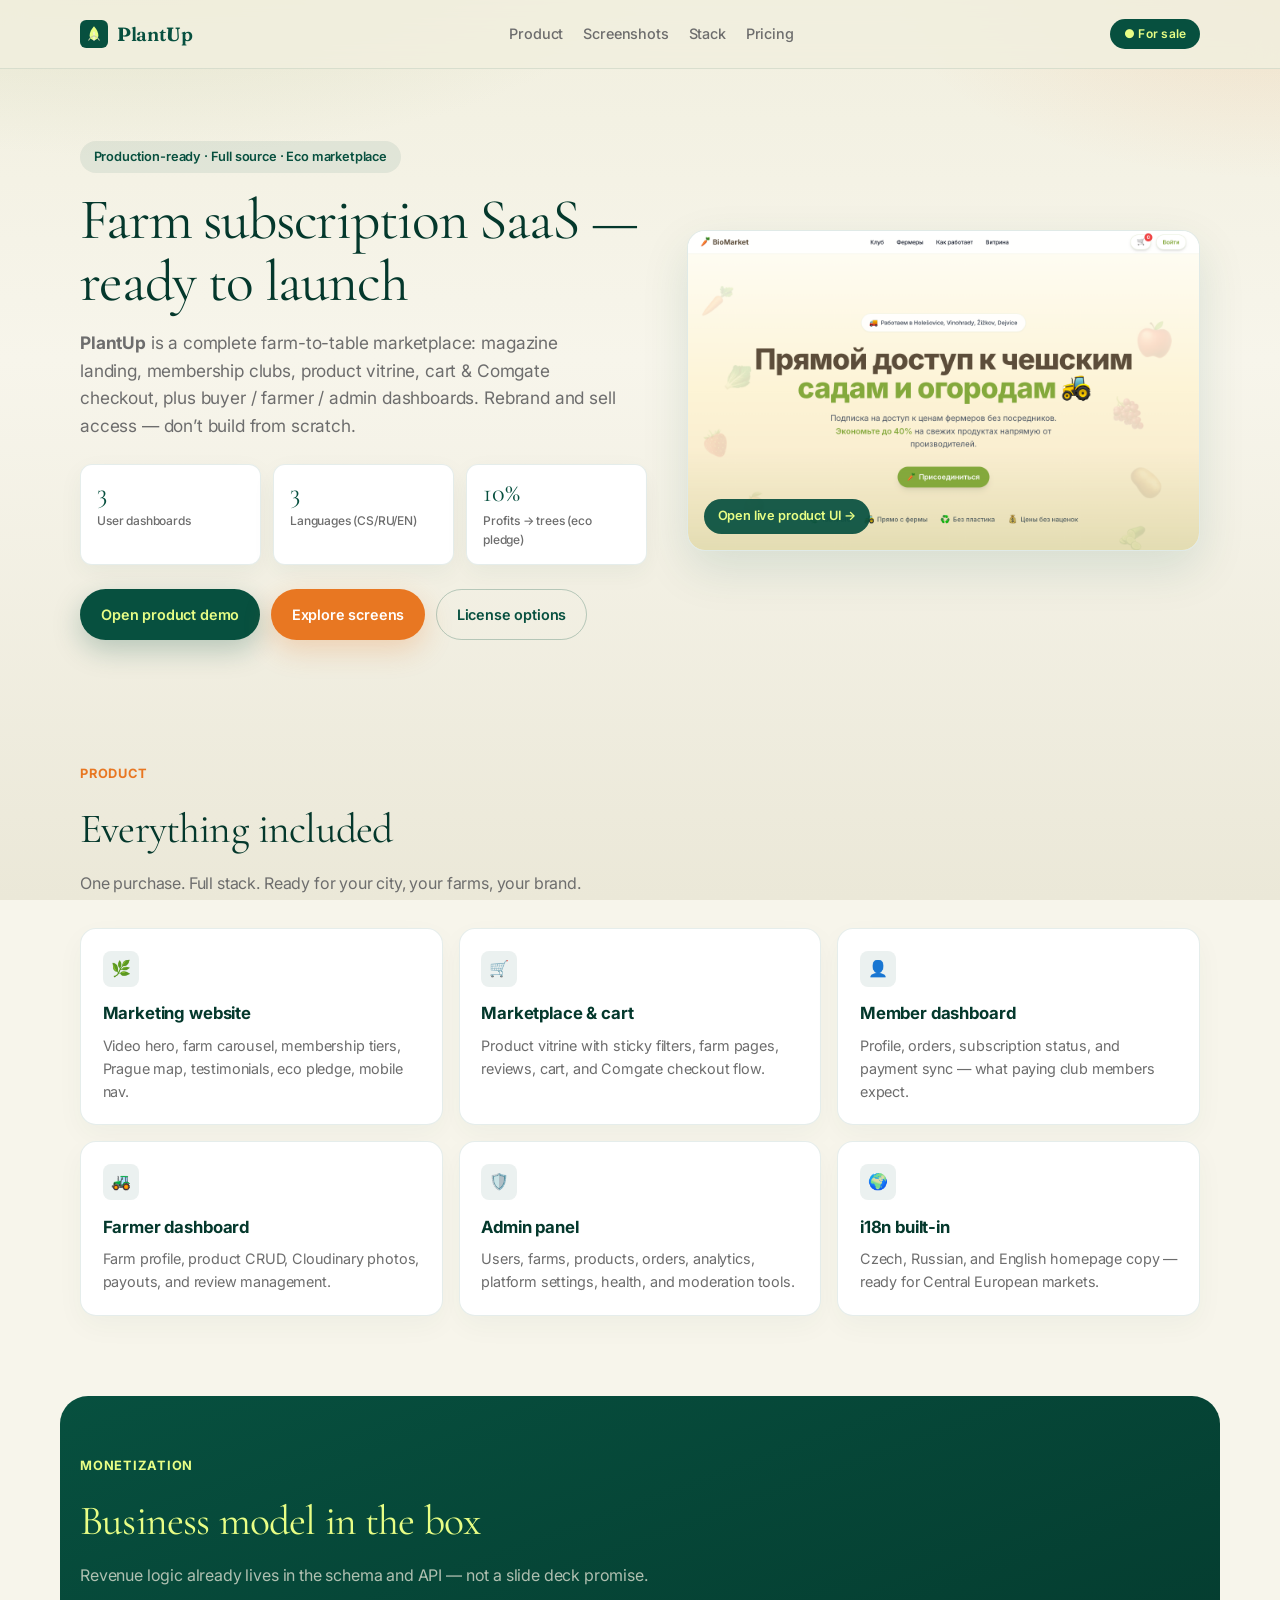
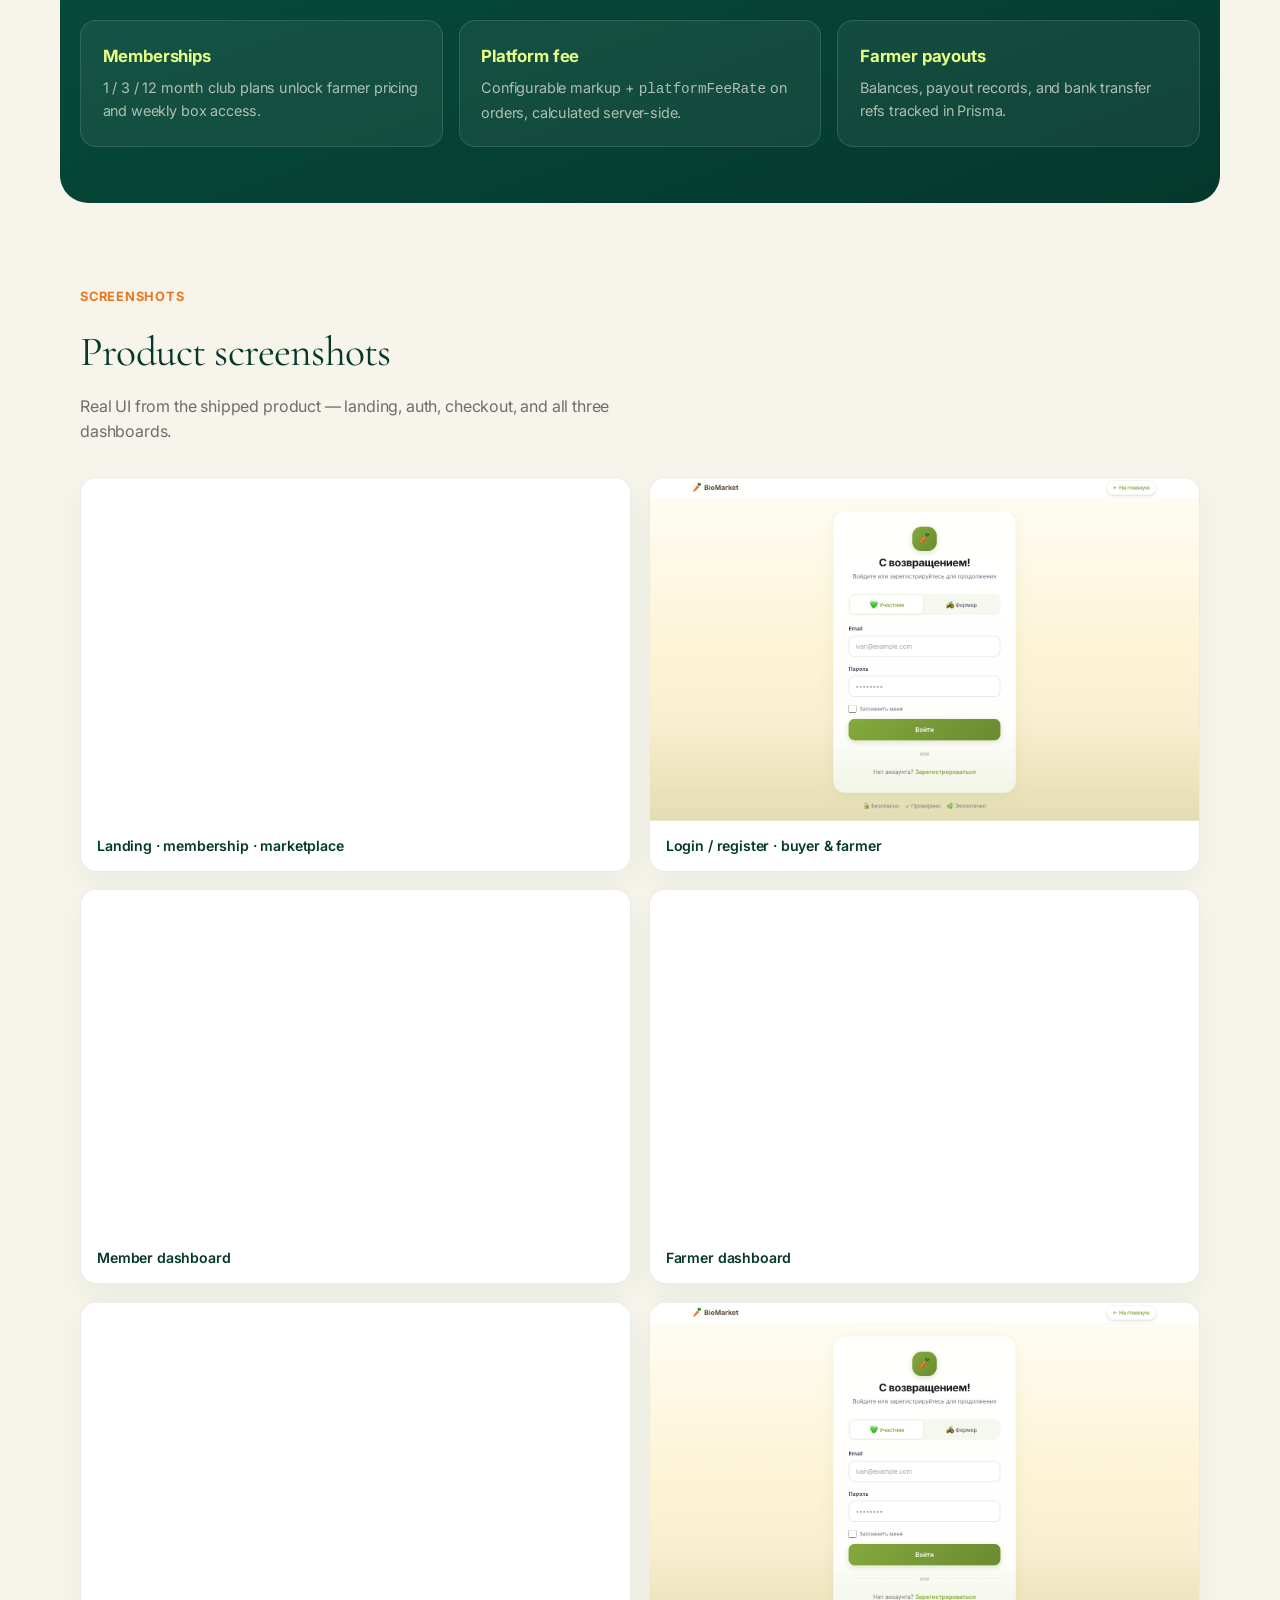
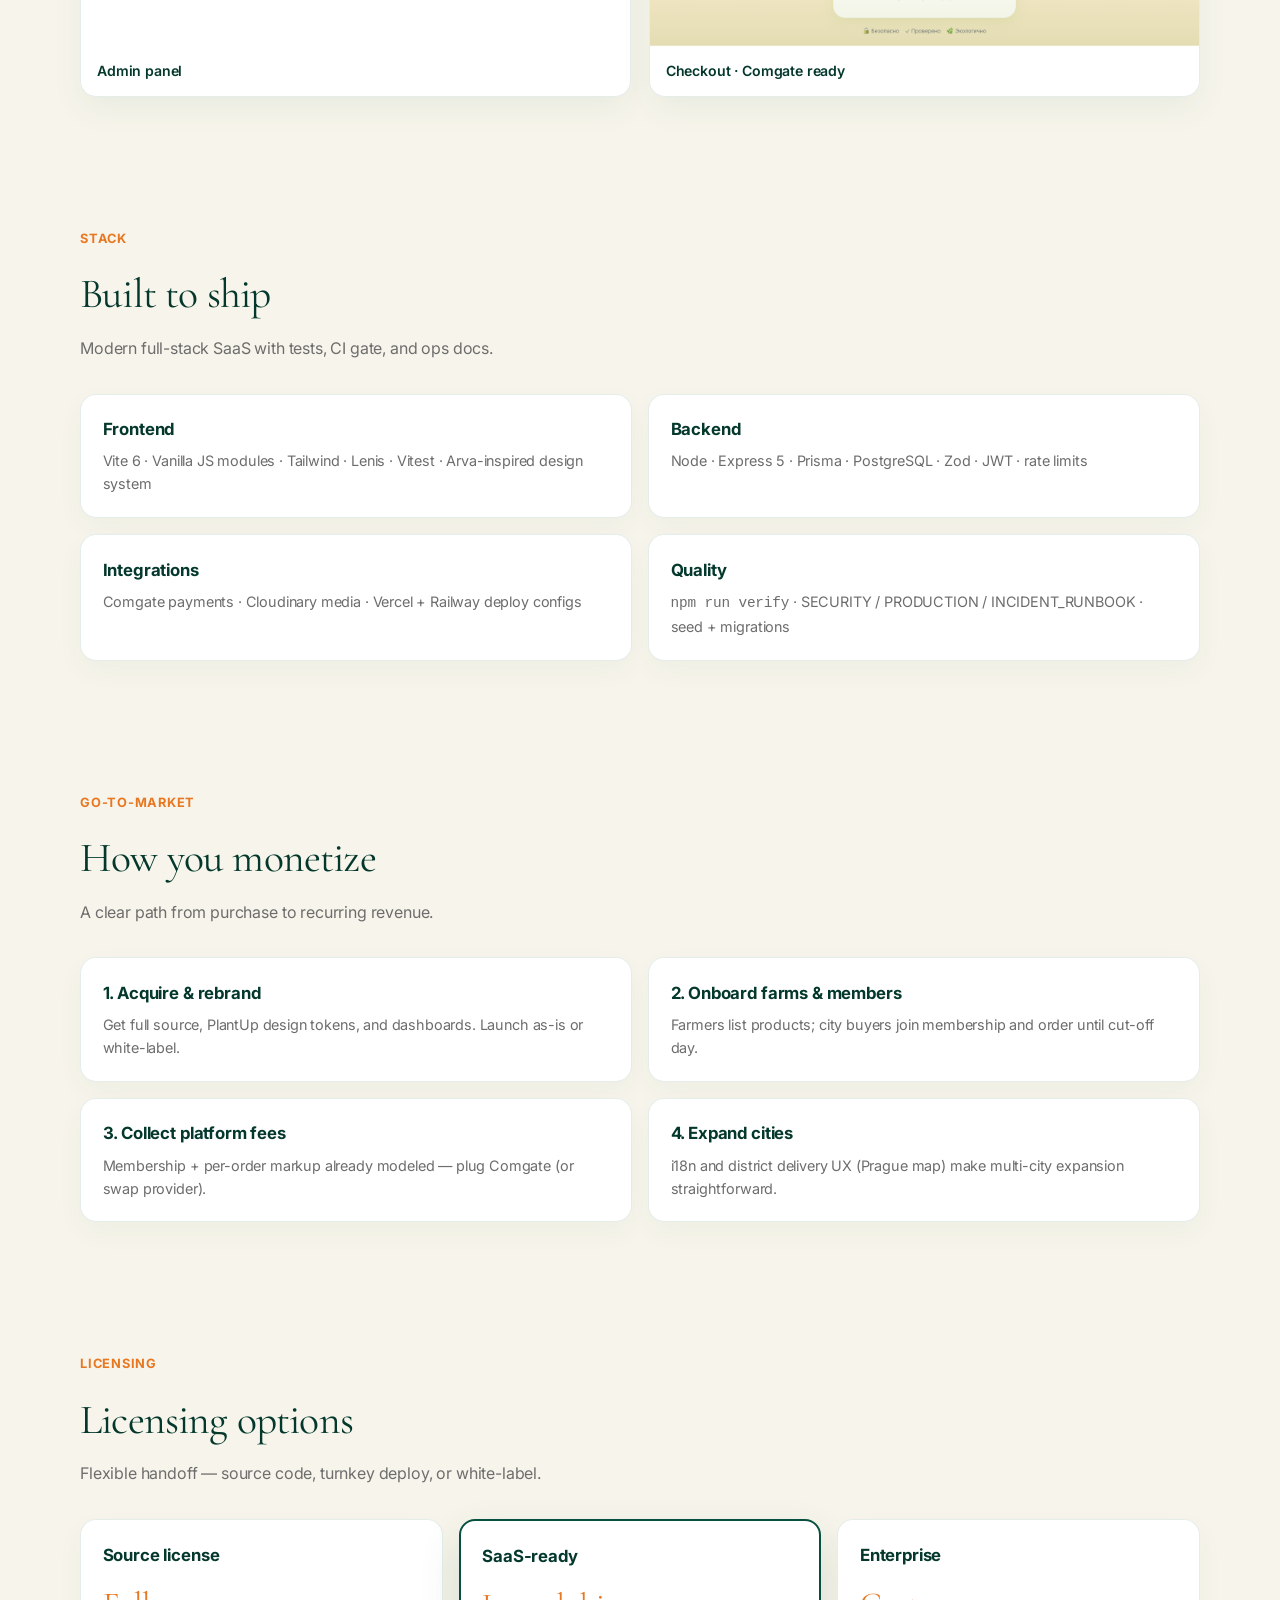
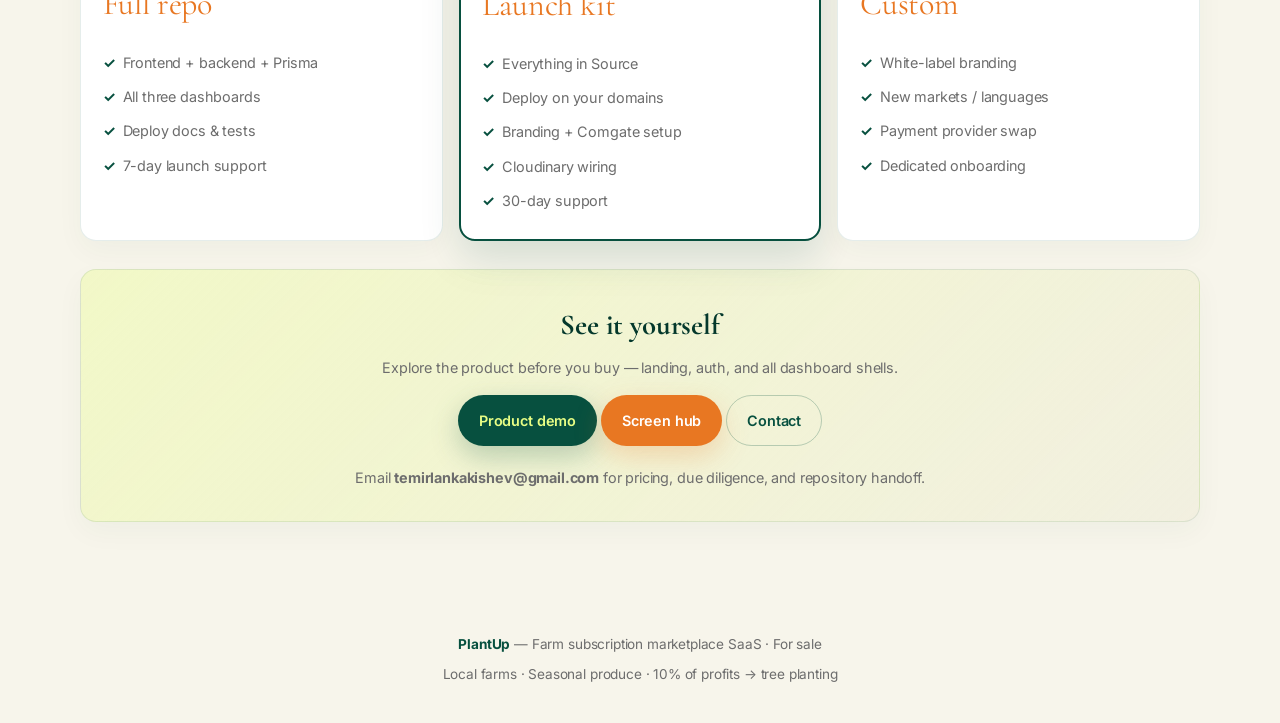
==== index.html @ e72aa921 "checkpoint before checking out main" ====
<!DOCTYPE html>
<html lang="en">
<head>
  <meta charset="UTF-8" />
  <meta name="viewport" content="width=device-width, initial-scale=1.0" />
  <title>PlantUp — Farm Subscription Marketplace SaaS (For Sale)</title>
  <meta name="description" content="Buy PlantUp: turnkey farm-to-table subscription marketplace. Landing, member/farmer/admin dashboards, Comgate payments, i18n CS/RU/EN. Full-stack source ready to launch." />
  <link rel="icon" href="assets/plantup.svg" type="image/svg+xml" />
  <link rel="preconnect" href="https://fonts.googleapis.com" />
  <link rel="preconnect" href="https://fonts.gstatic.com" crossorigin />
  <link href="https://fonts.googleapis.com/css2?family=Cormorant+Garamond:wght@400;500;600&family=Fraunces:opsz,wght@9..144,500;9..144,600;9..144,700&family=Inter:wght@400;500;600&display=swap" rel="stylesheet" />
  <link rel="stylesheet" href="assets/css/style.css" />
</head>
<body>
  <nav id="deck-nav">
    <div class="container nav-inner">
      <a class="logo" href="./">
        <img src="assets/plantup.svg" alt="" width="28" height="28" />
        <span><span class="cap">P</span>lant<span class="cap">U</span>p</span>
      </a>
      <div class="nav-links">
        <a class="nav-link" href="#product">Product</a>
        <a class="nav-link" href="#screenshots">Screenshots</a>
        <a class="nav-link" href="#stack">Stack</a>
        <a class="nav-link" href="#pricing">Pricing</a>
      </div>
      <span class="badge-sale">● For sale</span>
    </div>
  </nav>

  <header class="hero">
    <div class="container hero-grid">
      <div>
        <span class="hero-kicker hero-enter" style="--d:0">Production-ready · Full source · Eco marketplace</span>
        <h1 class="hero-enter" style="--d:1">Farm subscription SaaS — ready to launch</h1>
        <p class="lead hero-enter" style="--d:2">
          <strong>PlantUp</strong> is a complete farm-to-table marketplace:
          magazine landing, membership clubs, product vitrine, cart &amp; Comgate checkout,
          plus buyer / farmer / admin dashboards. Rebrand and sell access — don’t build from scratch.
        </p>
        <div class="hero-stats hero-enter" style="--d:3">
          <div class="stat"><div class="val" data-count-up="3" data-count-immediate="true">3</div><div class="lbl">User dashboards</div></div>
          <div class="stat"><div class="val" data-count-up="3" data-count-immediate="true">3</div><div class="lbl">Languages (CS/RU/EN)</div></div>
          <div class="stat"><div class="val">10%</div><div class="lbl">Profits → trees (eco pledge)</div></div>
        </div>
        <div class="cta-row hero-enter" style="--d:4">
          <a class="btn btn-primary" href="app/">Open product demo</a>
          <a class="btn btn-secondary" href="demo/">Explore screens</a>
          <a class="btn btn-ghost" href="#pricing">License options</a>
        </div>
      </div>
      <div class="hero-enter" style="--d:3">
        <a class="preview-card" href="app/">
          <img src="assets/screenshots/hero-banner.png" alt="PlantUp homepage preview" />
          <span class="preview-cta">Open live product UI →</span>
        </a>
      </div>
    </div>
  </header>

  <section id="product">
    <div class="container">
      <div data-reveal>
        <p class="tag-badge">Product</p>
        <h2 class="section-title">Everything included</h2>
        <p class="section-sub">One purchase. Full stack. Ready for your city, your farms, your brand.</p>
      </div>
      <div class="grid-3" data-stagger>
        <div class="card stagger-item">
          <div class="icon">🌿</div>
          <h3>Marketing website</h3>
          <p>Video hero, farm carousel, membership tiers, Prague map, testimonials, eco pledge, mobile nav.</p>
        </div>
        <div class="card stagger-item">
          <div class="icon">🛒</div>
          <h3>Marketplace & cart</h3>
          <p>Product vitrine with sticky filters, farm pages, reviews, cart, and Comgate checkout flow.</p>
        </div>
        <div class="card stagger-item">
          <div class="icon">👤</div>
          <h3>Member dashboard</h3>
          <p>Profile, orders, subscription status, and payment sync — what paying club members expect.</p>
        </div>
        <div class="card stagger-item">
          <div class="icon">🚜</div>
          <h3>Farmer dashboard</h3>
          <p>Farm profile, product CRUD, Cloudinary photos, payouts, and review management.</p>
        </div>
        <div class="card stagger-item">
          <div class="icon">🛡️</div>
          <h3>Admin panel</h3>
          <p>Users, farms, products, orders, analytics, platform settings, health, and moderation tools.</p>
        </div>
        <div class="card stagger-item">
          <div class="icon">🌍</div>
          <h3>i18n built-in</h3>
          <p>Czech, Russian, and English homepage copy — ready for Central European markets.</p>
        </div>
      </div>
    </div>
  </section>

  <div class="band-forest">
    <section id="model" style="padding:0">
      <div class="container">
        <div data-reveal>
          <p class="tag-badge">Monetization</p>
          <h2 class="section-title">Business model in the box</h2>
          <p class="section-sub">Revenue logic already lives in the schema and API — not a slide deck promise.</p>
        </div>
        <div class="grid-3" data-stagger>
          <div class="card stagger-item">
            <h3>Memberships</h3>
            <p>1 / 3 / 12 month club plans unlock farmer pricing and weekly box access.</p>
          </div>
          <div class="card stagger-item">
            <h3>Platform fee</h3>
            <p>Configurable markup + <code>platformFeeRate</code> on orders, calculated server-side.</p>
          </div>
          <div class="card stagger-item">
            <h3>Farmer payouts</h3>
            <p>Balances, payout records, and bank transfer refs tracked in Prisma.</p>
          </div>
        </div>
      </div>
    </section>
  </div>

  <section id="screenshots">
    <div class="container">
      <div data-reveal>
        <p class="tag-badge">Screenshots</p>
        <h2 class="section-title">Product screenshots</h2>
        <p class="section-sub">Real UI from the shipped product — landing, auth, checkout, and all three dashboards.</p>
      </div>
      <div class="shot-grid" data-stagger>
        <figure class="shot-card stagger-item">
          <a href="app/"><img src="assets/screenshots/01-homepage.png" alt="Homepage" loading="lazy" /></a>
          <figcaption>Landing · membership · marketplace</figcaption>
        </figure>
        <figure class="shot-card stagger-item">
          <a href="app/register.html"><img src="assets/screenshots/02-register.png" alt="Auth" loading="lazy" /></a>
          <figcaption>Login / register · buyer &amp; farmer</figcaption>
        </figure>
        <figure class="shot-card stagger-item">
          <a href="app/member-dashboard.html"><img src="assets/screenshots/03-member-dashboard.png" alt="Member" loading="lazy" /></a>
          <figcaption>Member dashboard</figcaption>
        </figure>
        <figure class="shot-card stagger-item">
          <a href="app/farmer-dashboard.html"><img src="assets/screenshots/04-farmer-dashboard.png" alt="Farmer" loading="lazy" /></a>
          <figcaption>Farmer dashboard</figcaption>
        </figure>
        <figure class="shot-card stagger-item">
          <a href="app/admin-dashboard.html"><img src="assets/screenshots/05-admin-dashboard.png" alt="Admin" loading="lazy" /></a>
          <figcaption>Admin panel</figcaption>
        </figure>
        <figure class="shot-card stagger-item">
          <a href="app/checkout.html"><img src="assets/screenshots/06-checkout.png" alt="Checkout" loading="lazy" /></a>
          <figcaption>Checkout · Comgate ready</figcaption>
        </figure>
      </div>
    </div>
  </section>

  <section id="stack">
    <div class="container">
      <div data-reveal>
        <p class="tag-badge">Stack</p>
        <h2 class="section-title">Built to ship</h2>
        <p class="section-sub">Modern full-stack SaaS with tests, CI gate, and ops docs.</p>
      </div>
      <div class="grid-2" data-stagger>
        <div class="card stagger-item">
          <h3>Frontend</h3>
          <p>Vite 6 · Vanilla JS modules · Tailwind · Lenis · Vitest · Arva-inspired design system</p>
        </div>
        <div class="card stagger-item">
          <h3>Backend</h3>
          <p>Node · Express 5 · Prisma · PostgreSQL · Zod · JWT · rate limits</p>
        </div>
        <div class="card stagger-item">
          <h3>Integrations</h3>
          <p>Comgate payments · Cloudinary media · Vercel + Railway deploy configs</p>
        </div>
        <div class="card stagger-item">
          <h3>Quality</h3>
          <p><code>npm run verify</code> · SECURITY / PRODUCTION / INCIDENT_RUNBOOK · seed + migrations</p>
        </div>
      </div>
    </div>
  </section>

  <section id="how">
    <div class="container">
      <div data-reveal>
        <p class="tag-badge">Go-to-market</p>
        <h2 class="section-title">How you monetize</h2>
        <p class="section-sub">A clear path from purchase to recurring revenue.</p>
      </div>
      <div class="grid-2" data-stagger>
        <div class="card stagger-item">
          <h3>1. Acquire &amp; rebrand</h3>
          <p>Get full source, PlantUp design tokens, and dashboards. Launch as-is or white-label.</p>
        </div>
        <div class="card stagger-item">
          <h3>2. Onboard farms &amp; members</h3>
          <p>Farmers list products; city buyers join membership and order until cut-off day.</p>
        </div>
        <div class="card stagger-item">
          <h3>3. Collect platform fees</h3>
          <p>Membership + per-order markup already modeled — plug Comgate (or swap provider).</p>
        </div>
        <div class="card stagger-item">
          <h3>4. Expand cities</h3>
          <p>i18n and district delivery UX (Prague map) make multi-city expansion straightforward.</p>
        </div>
      </div>
    </div>
  </section>

  <section id="pricing" class="pricing">
    <div class="container">
      <div data-reveal>
        <p class="tag-badge">Licensing</p>
        <h2 class="section-title">Licensing options</h2>
        <p class="section-sub">Flexible handoff — source code, turnkey deploy, or white-label.</p>
      </div>
      <div class="grid-3" data-stagger>
        <div class="card price-card stagger-item">
          <h3>Source license</h3>
          <div class="price">Full repo</div>
          <ul>
            <li>Frontend + backend + Prisma</li>
            <li>All three dashboards</li>
            <li>Deploy docs &amp; tests</li>
            <li>7-day launch support</li>
          </ul>
        </div>
        <div class="card price-card featured stagger-item">
          <h3>SaaS-ready</h3>
          <div class="price">Launch kit</div>
          <ul>
            <li>Everything in Source</li>
            <li>Deploy on your domains</li>
            <li>Branding + Comgate setup</li>
            <li>Cloudinary wiring</li>
            <li>30-day support</li>
          </ul>
        </div>
        <div class="card price-card stagger-item">
          <h3>Enterprise</h3>
          <div class="price">Custom</div>
          <ul>
            <li>White-label branding</li>
            <li>New markets / languages</li>
            <li>Payment provider swap</li>
            <li>Dedicated onboarding</li>
          </ul>
        </div>
      </div>

      <div class="card cta-card" data-reveal>
        <h3>See it yourself</h3>
        <p>Explore the product before you buy — landing, auth, and all dashboard shells.</p>
        <p style="margin-top:16px">
          <a class="btn btn-primary" href="app/">Product demo</a>
          <a class="btn btn-secondary" href="demo/">Screen hub</a>
          <a class="btn btn-ghost" href="mailto:temirlankakishev@gmail.com">Contact</a>
        </p>
        <p class="muted" style="margin-top:20px">Email <strong>temirlankakishev@gmail.com</strong> for pricing, due diligence, and repository handoff.</p>
      </div>
    </div>
  </section>

  <footer>
    <div class="container">
      <p><strong>PlantUp</strong> — Farm subscription marketplace SaaS · For sale</p>
      <p style="margin-top:0.5rem">Local farms · Seasonal produce · 10% of profits → tree planting</p>
    </div>
  </footer>

  <script src="assets/js/deck.js"></script>
</body>
</html>
---- assets/css/style.css ----
/* PlantUp — SaaS sales deck */

:root {
  --forest: #07503f;
  --forest-deep: #04382c;
  --bone: #f1efdf;
  --bone-soft: #f7f5eb;
  --carrot: #e87722;
  --lime: #e8fe85;
  --moss: #c3cda7;
  --charcoal: #212529;
  --pewter: #6d6d6d;
  --white: #ffffff;
  --radius: 12px;
  --shadow: 0 18px 48px rgba(7, 80, 63, 0.12);
  --font: "Inter", ui-sans-serif, system-ui, sans-serif;
  --display: "Cormorant Garamond", Georgia, serif;
  --brand: "Fraunces", Georgia, serif;
}

* { box-sizing: border-box; margin: 0; padding: 0; }

html { scroll-behavior: smooth; }

@media (prefers-reduced-motion: reduce) {
  html { scroll-behavior: auto; }
  *, *::before, *::after {
    animation-duration: 0.01ms !important;
    animation-iteration-count: 1 !important;
    transition-duration: 0.01ms !important;
  }
}

body {
  font-family: var(--font);
  background: var(--bone-soft);
  color: var(--charcoal);
  line-height: 1.6;
  letter-spacing: -0.01em;
}

body::before {
  content: "";
  position: fixed;
  inset: 0;
  z-index: -1;
  background:
    radial-gradient(ellipse 80% 50% at 10% -10%, rgba(200, 205, 167, 0.45), transparent 55%),
    radial-gradient(ellipse 60% 40% at 100% 0%, rgba(232, 119, 34, 0.12), transparent 50%),
    linear-gradient(180deg, var(--bone) 0%, var(--bone-soft) 40%, #ebe8d8 100%);
}

a { color: var(--forest); text-decoration: none; }
img { max-width: 100%; display: block; }

.container {
  width: min(1120px, 92vw);
  margin: 0 auto;
}

/* Nav */
nav {
  position: sticky;
  top: 0;
  z-index: 50;
  backdrop-filter: blur(14px);
  background: rgba(241, 239, 223, 0.85);
  border-bottom: 1px solid rgba(7, 80, 63, 0.1);
}

.nav-inner {
  display: flex;
  align-items: center;
  justify-content: space-between;
  height: 68px;
  gap: 1rem;
}

.logo {
  display: inline-flex;
  align-items: center;
  gap: 0.55rem;
  font-family: var(--brand);
  font-weight: 600;
  font-size: 1.2rem;
  color: var(--forest);
}

.logo span.cap { font-weight: 700; }

.nav-links { display: flex; gap: 1.25rem; }
.nav-link {
  color: var(--pewter);
  font-size: 0.9rem;
  font-weight: 500;
}
.nav-link:hover { color: var(--forest); }

.badge-sale {
  display: inline-flex;
  align-items: center;
  gap: 0.4rem;
  padding: 0.35rem 0.85rem;
  border-radius: 999px;
  background: var(--forest);
  color: var(--lime);
  font-size: 0.75rem;
  font-weight: 600;
  letter-spacing: 0.02em;
}

/* Hero */
.hero { padding: 4.5rem 0 3.5rem; }

.hero-grid {
  display: grid;
  grid-template-columns: 1.05fr 0.95fr;
  gap: 2.5rem;
  align-items: center;
}

.hero-kicker {
  display: inline-block;
  margin-bottom: 1rem;
  padding: 0.35rem 0.85rem;
  border-radius: 999px;
  background: rgba(7, 80, 63, 0.08);
  color: var(--forest);
  font-size: 0.8rem;
  font-weight: 600;
}

.hero h1 {
  font-family: var(--display);
  font-weight: 400;
  font-size: clamp(2.4rem, 5vw, 3.6rem);
  line-height: 1.08;
  letter-spacing: -0.02em;
  color: var(--forest-deep);
  margin-bottom: 1rem;
}

.hero .lead {
  color: var(--pewter);
  font-size: 1.08rem;
  max-width: 34rem;
  margin-bottom: 1.5rem;
}

.hero-stats {
  display: grid;
  grid-template-columns: repeat(3, 1fr);
  gap: 0.75rem;
  margin-bottom: 1.5rem;
}

.stat {
  background: var(--white);
  border: 1px solid rgba(7, 80, 63, 0.1);
  border-radius: var(--radius);
  padding: 0.9rem 1rem;
  box-shadow: 0 8px 24px rgba(7, 80, 63, 0.05);
}

.stat .val {
  font-family: var(--display);
  font-size: 1.65rem;
  color: var(--forest);
  line-height: 1.1;
}

.stat .lbl {
  font-size: 0.75rem;
  color: var(--pewter);
  margin-top: 0.2rem;
  font-weight: 500;
}

.cta-row {
  display: flex;
  flex-wrap: wrap;
  gap: 0.65rem;
}

.btn {
  display: inline-flex;
  align-items: center;
  justify-content: center;
  gap: 0.4rem;
  padding: 0.8rem 1.25rem;
  border-radius: 999px;
  font-weight: 600;
  font-size: 0.9rem;
  border: 1.5px solid transparent;
  transition: transform 0.15s ease, box-shadow 0.15s ease, background 0.15s ease;
}

.btn:hover { transform: translateY(-1px); }

.btn-primary {
  background: var(--forest);
  color: var(--lime);
  box-shadow: 0 10px 28px rgba(7, 80, 63, 0.25);
}

.btn-secondary {
  background: var(--carrot);
  color: var(--white);
  box-shadow: 0 10px 28px rgba(232, 119, 34, 0.25);
}

.btn-ghost {
  background: transparent;
  border-color: rgba(7, 80, 63, 0.25);
  color: var(--forest);
}

.preview-card {
  display: block;
  position: relative;
  border-radius: 18px;
  overflow: hidden;
  border: 1px solid rgba(7, 80, 63, 0.12);
  box-shadow: var(--shadow);
  background: var(--white);
}

.preview-card img { width: 100%; aspect-ratio: 16/10; object-fit: cover; }

.preview-cta {
  position: absolute;
  left: 1rem;
  bottom: 1rem;
  padding: 0.45rem 0.85rem;
  border-radius: 999px;
  background: rgba(7, 80, 63, 0.92);
  color: var(--lime);
  font-size: 0.8rem;
  font-weight: 600;
}

/* Sections */
section { padding: 4rem 0; }

.tag-badge {
  display: inline-block;
  margin-bottom: 0.75rem;
  color: var(--carrot);
  font-size: 0.8rem;
  font-weight: 700;
  letter-spacing: 0.06em;
  text-transform: uppercase;
}

.section-title {
  font-family: var(--display);
  font-weight: 400;
  font-size: clamp(1.9rem, 3.5vw, 2.6rem);
  color: var(--forest-deep);
  letter-spacing: -0.02em;
  margin-bottom: 0.5rem;
}

.section-sub {
  color: var(--pewter);
  max-width: 36rem;
  margin-bottom: 2rem;
}

.grid-3 {
  display: grid;
  grid-template-columns: repeat(3, 1fr);
  gap: 1rem;
}

.grid-2 {
  display: grid;
  grid-template-columns: repeat(2, 1fr);
  gap: 1rem;
}

.card {
  background: var(--white);
  border: 1px solid rgba(7, 80, 63, 0.1);
  border-radius: 16px;
  padding: 1.35rem;
  box-shadow: 0 10px 28px rgba(7, 80, 63, 0.04);
  transition: transform 0.2s ease, box-shadow 0.2s ease;
}

.card:hover {
  transform: translateY(-3px);
  box-shadow: 0 16px 36px rgba(7, 80, 63, 0.1);
}

.card .icon {
  width: 2.25rem;
  height: 2.25rem;
  display: grid;
  place-items: center;
  border-radius: 8px;
  background: rgba(7, 80, 63, 0.08);
  color: var(--forest);
  font-size: 1rem;
  margin-bottom: 0.85rem;
}

.card h3 {
  font-size: 1.05rem;
  margin-bottom: 0.4rem;
  color: var(--forest-deep);
}

.card p {
  font-size: 0.9rem;
  color: var(--pewter);
}

.metric-val {
  font-family: var(--display);
  font-size: 2rem;
  color: var(--forest);
  margin: 0.35rem 0;
}

/* Screenshots */
.shot-grid {
  display: grid;
  grid-template-columns: repeat(2, 1fr);
  gap: 1.1rem;
}

.shot-card {
  background: var(--white);
  border-radius: 16px;
  overflow: hidden;
  border: 1px solid rgba(7, 80, 63, 0.1);
  box-shadow: 0 12px 32px rgba(7, 80, 63, 0.06);
}

.shot-card img {
  width: 100%;
  aspect-ratio: 16/10;
  object-fit: cover;
  background: var(--moss);
}

.shot-card figcaption {
  padding: 0.85rem 1rem;
  font-size: 0.88rem;
  font-weight: 600;
  color: var(--forest-deep);
}

/* Dark band */
.band-forest {
  background: linear-gradient(160deg, var(--forest) 0%, var(--forest-deep) 100%);
  color: var(--bone);
  border-radius: 28px;
  margin: 1rem auto;
  padding: 3.5rem 0;
  width: min(1160px, 94vw);
}

.band-forest .section-title,
.band-forest .tag-badge { color: var(--lime); }
.band-forest .section-sub { color: rgba(241, 239, 223, 0.72); }
.band-forest .card {
  background: rgba(255, 255, 255, 0.06);
  border-color: rgba(255, 255, 255, 0.12);
  box-shadow: none;
}
.band-forest .card h3 { color: var(--lime); }
.band-forest .card p { color: rgba(241, 239, 223, 0.7); }

/* Pricing */
.price-card ul {
  list-style: none;
  margin: 1rem 0 0;
}

.price-card li {
  position: relative;
  padding: 0.35rem 0 0.35rem 1.25rem;
  font-size: 0.9rem;
  color: var(--pewter);
}

.price-card li::before {
  content: "✓";
  position: absolute;
  left: 0;
  color: var(--forest);
  font-weight: 700;
}

.price-card .price {
  font-family: var(--display);
  font-size: 2rem;
  color: var(--carrot);
  margin: 0.6rem 0;
}

.price-card.featured {
  border: 2px solid var(--forest);
  box-shadow: 0 18px 40px rgba(7, 80, 63, 0.14);
}

.cta-card {
  margin-top: 1.75rem;
  text-align: center;
  padding: 2rem;
  background: linear-gradient(135deg, rgba(232, 254, 133, 0.35), rgba(241, 239, 223, 0.9));
}

.cta-card h3 {
  font-family: var(--display);
  font-size: 1.8rem;
  color: var(--forest-deep);
  margin-bottom: 0.5rem;
}

.muted { color: var(--pewter); font-size: 0.9rem; }

footer {
  text-align: center;
  padding: 3rem 0 2.5rem;
  color: var(--pewter);
  font-size: 0.85rem;
}

footer strong { color: var(--forest); }

/* Reveal */
[data-reveal],
.hero-enter,
.stagger-item {
  opacity: 0;
  transform: translateY(16px);
  transition: opacity 0.55s ease, transform 0.55s ease;
}

[data-reveal].in,
.hero-enter.in,
.stagger-item.in {
  opacity: 1;
  transform: none;
}

.hero-enter { transition-delay: calc(var(--d, 0) * 70ms); }

@media (max-width: 900px) {
  .hero-grid,
  .grid-3,
  .grid-2,
  .shot-grid { grid-template-columns: 1fr; }
  .nav-links { display: none; }
  .hero-stats { grid-template-columns: 1fr; }
}
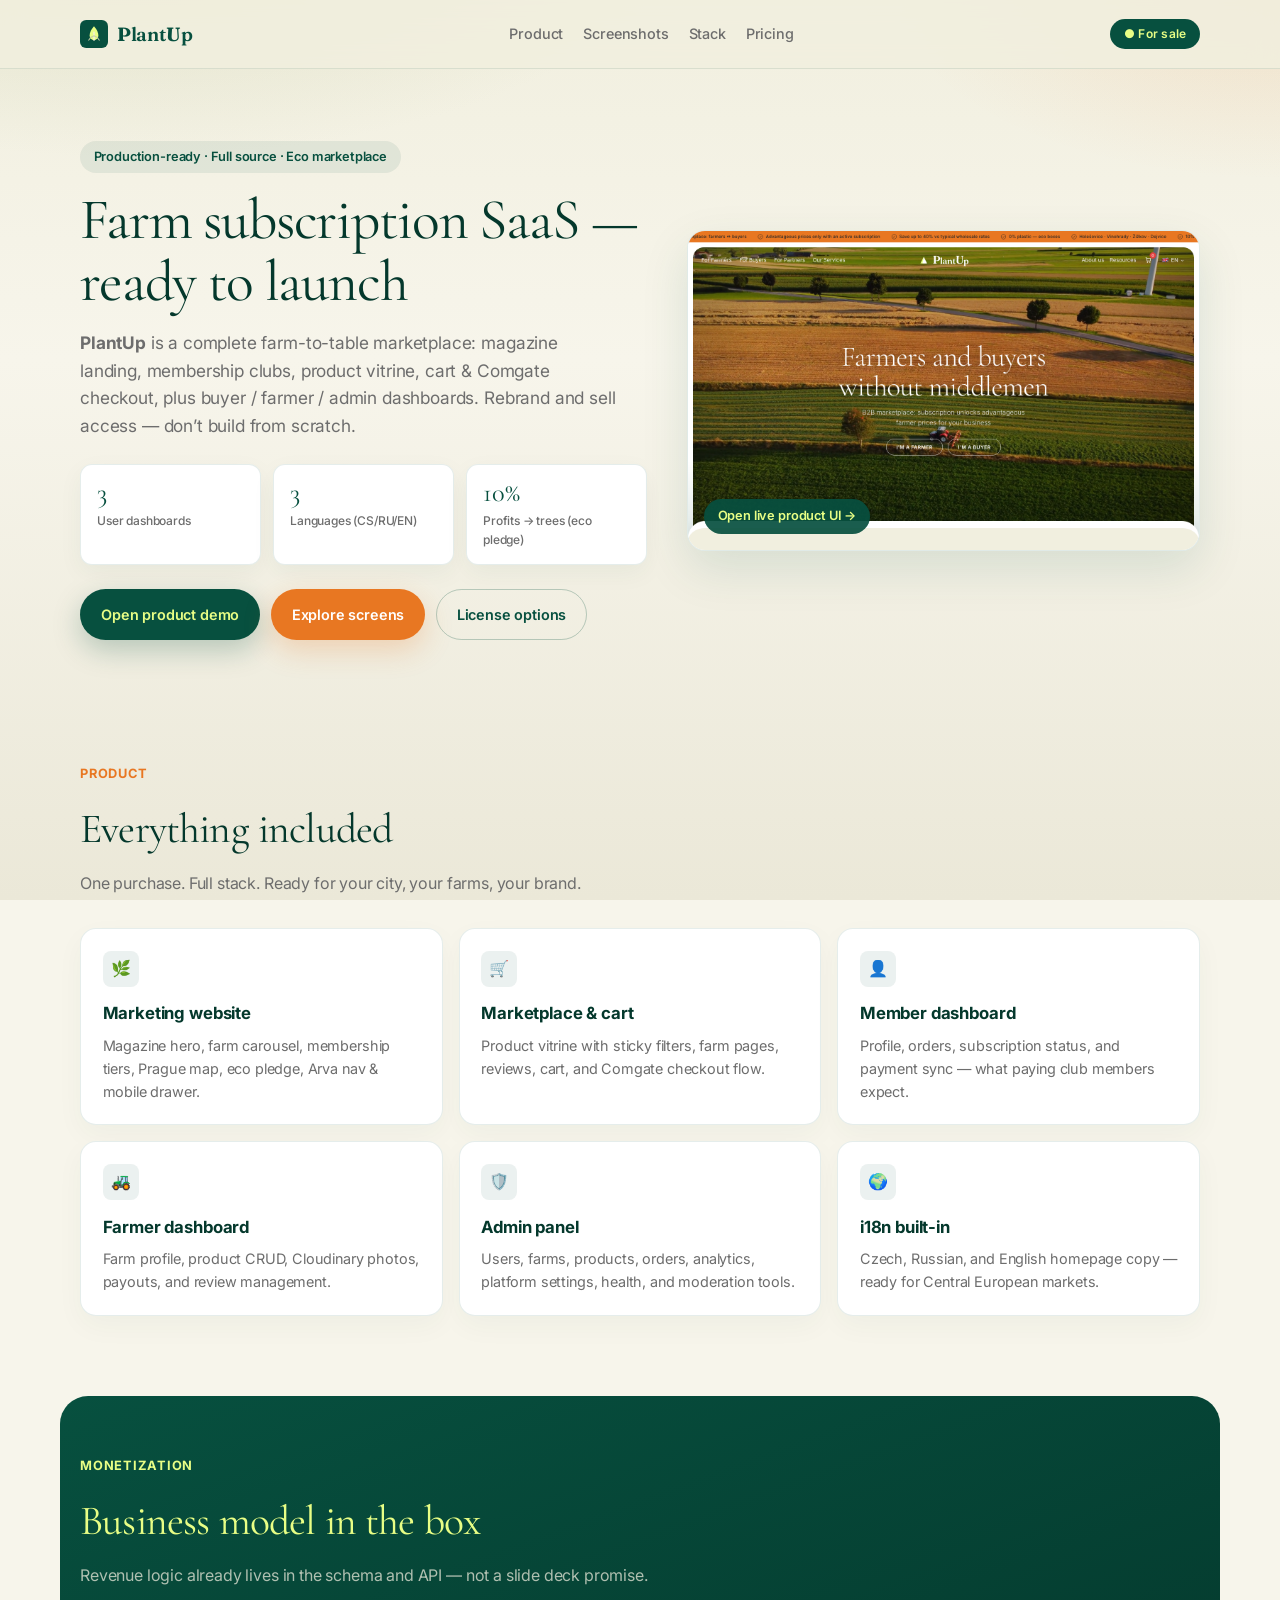
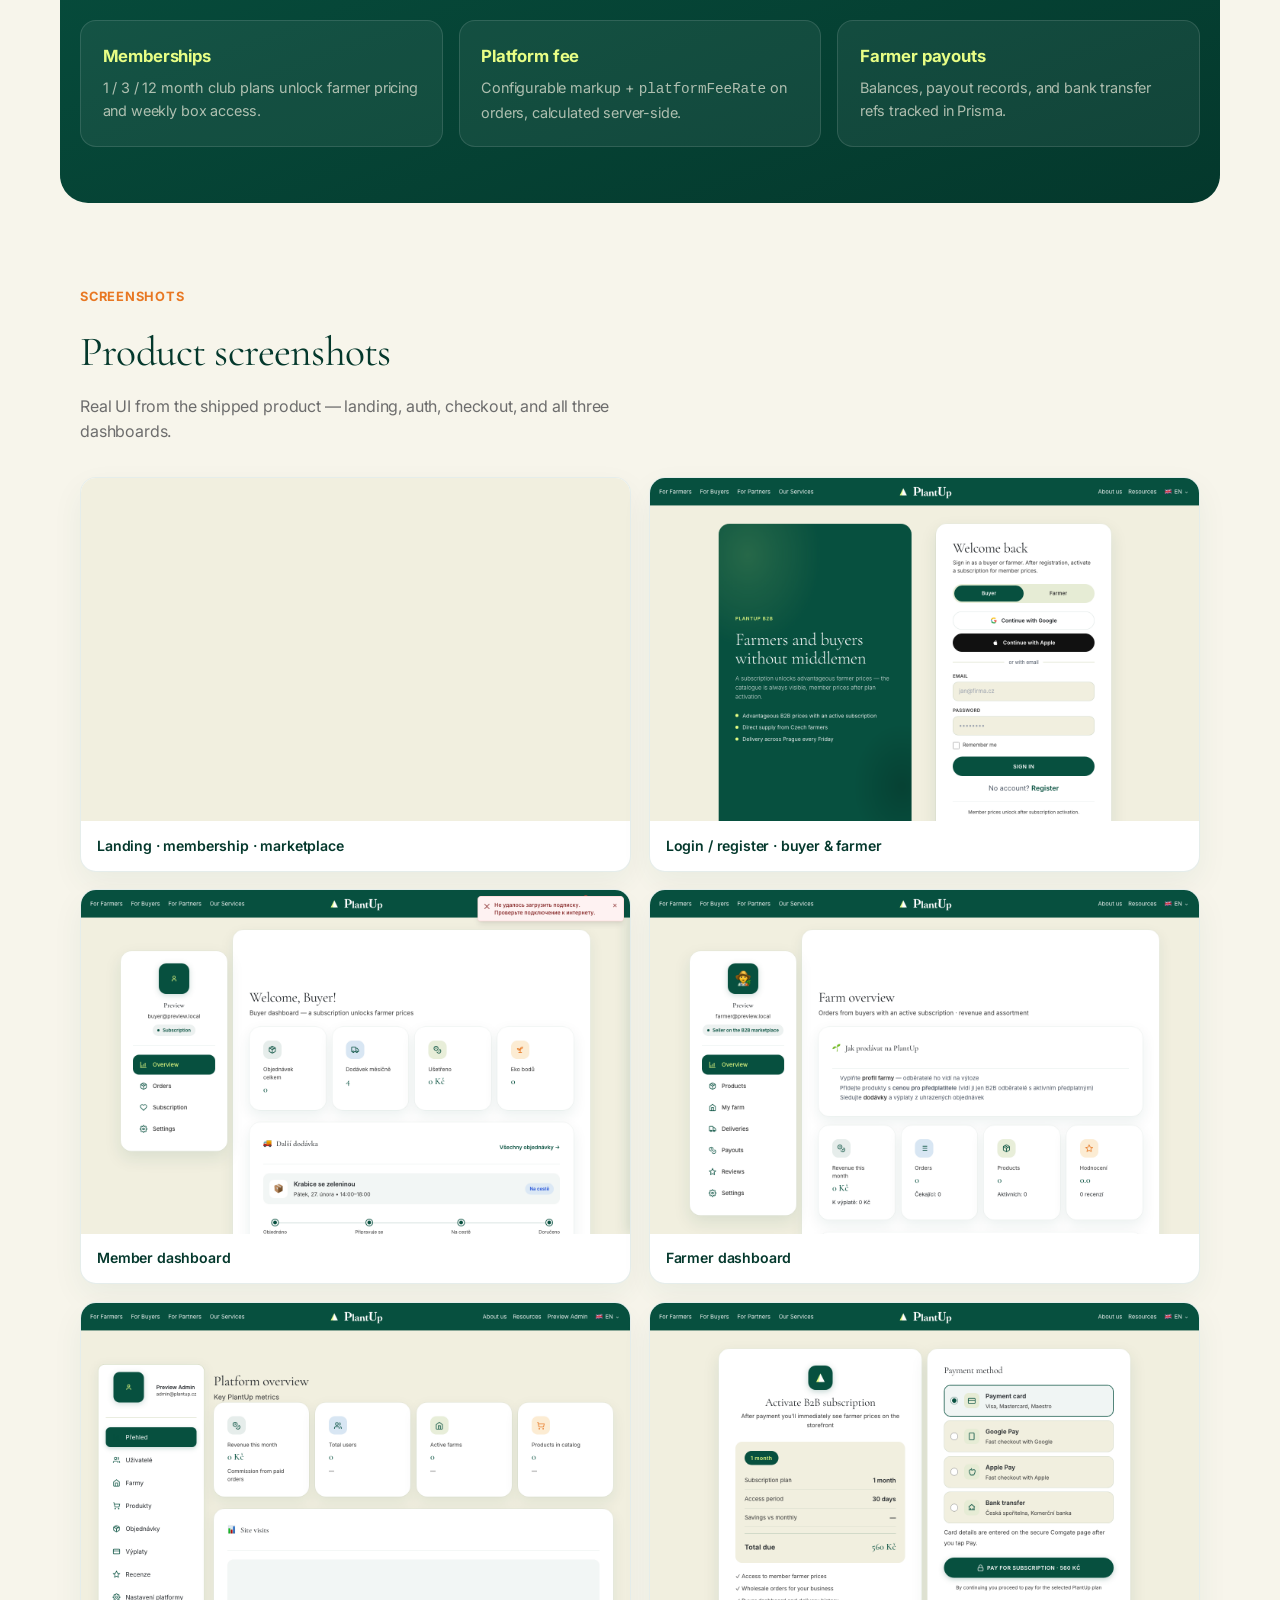
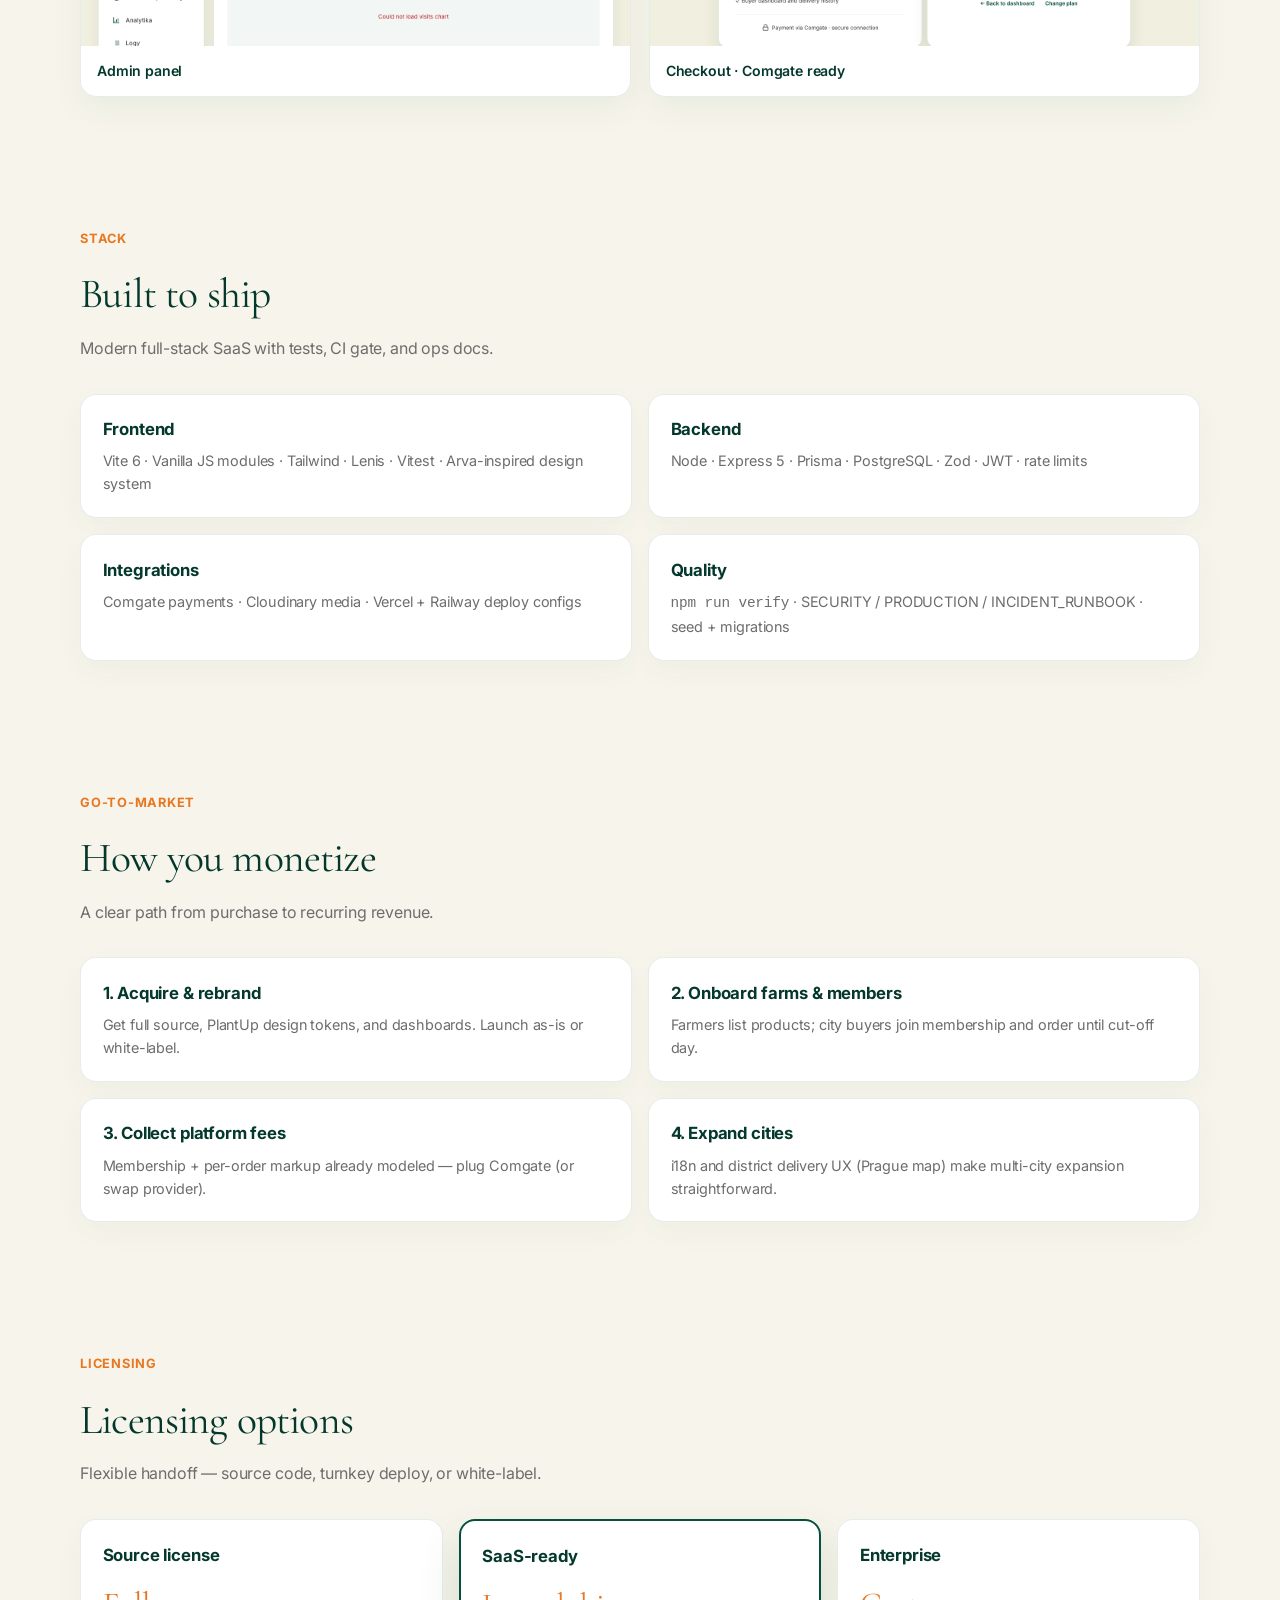
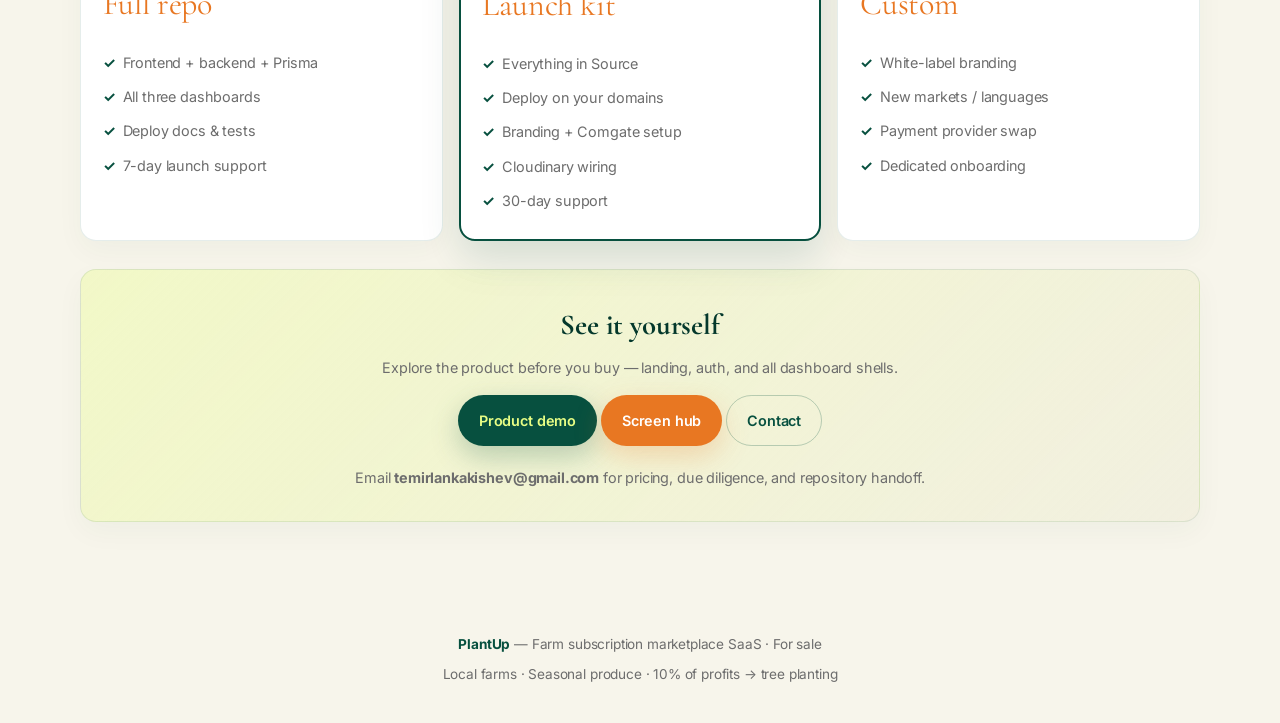
==== commit 667e2a93: "Refresh Arva demo app and sales screenshots after UI audit. Sync the embedded /app demo with Czech e" ====
--- a/index.html
+++ b/index.html
@@ -5,6 +5,11 @@
   <meta name="viewport" content="width=device-width, initial-scale=1.0" />
   <title>PlantUp — Farm Subscription Marketplace SaaS (For Sale)</title>
   <meta name="description" content="Buy PlantUp: turnkey farm-to-table subscription marketplace. Landing, member/farmer/admin dashboards, Comgate payments, i18n CS/RU/EN. Full-stack source ready to launch." />
+  <meta property="og:title" content="PlantUp — Farm Subscription SaaS For Sale" />
+  <meta property="og:description" content="Turnkey marketplace: memberships, farmer/admin dashboards, Comgate, i18n CS/RU/EN." />
+  <meta property="og:url" content="https://zirvey.github.io/PlantUp-SaaS/" />
+  <meta property="og:image" content="https://zirvey.github.io/PlantUp-SaaS/assets/screenshots/hero-banner.png" />
+  <link rel="canonical" href="https://zirvey.github.io/PlantUp-SaaS/" />
   <link rel="icon" href="assets/plantup.svg" type="image/svg+xml" />
   <link rel="preconnect" href="https://fonts.googleapis.com" />
   <link rel="preconnect" href="https://fonts.gstatic.com" crossorigin />
@@ -69,7 +74,7 @@
         <div class="card stagger-item">
           <div class="icon">🌿</div>
           <h3>Marketing website</h3>
-          <p>Video hero, farm carousel, membership tiers, Prague map, testimonials, eco pledge, mobile nav.</p>
+          <p>Magazine hero, farm carousel, membership tiers, Prague map, eco pledge, Arva nav &amp; mobile drawer.</p>
         </div>
         <div class="card stagger-item">
           <div class="icon">🛒</div>
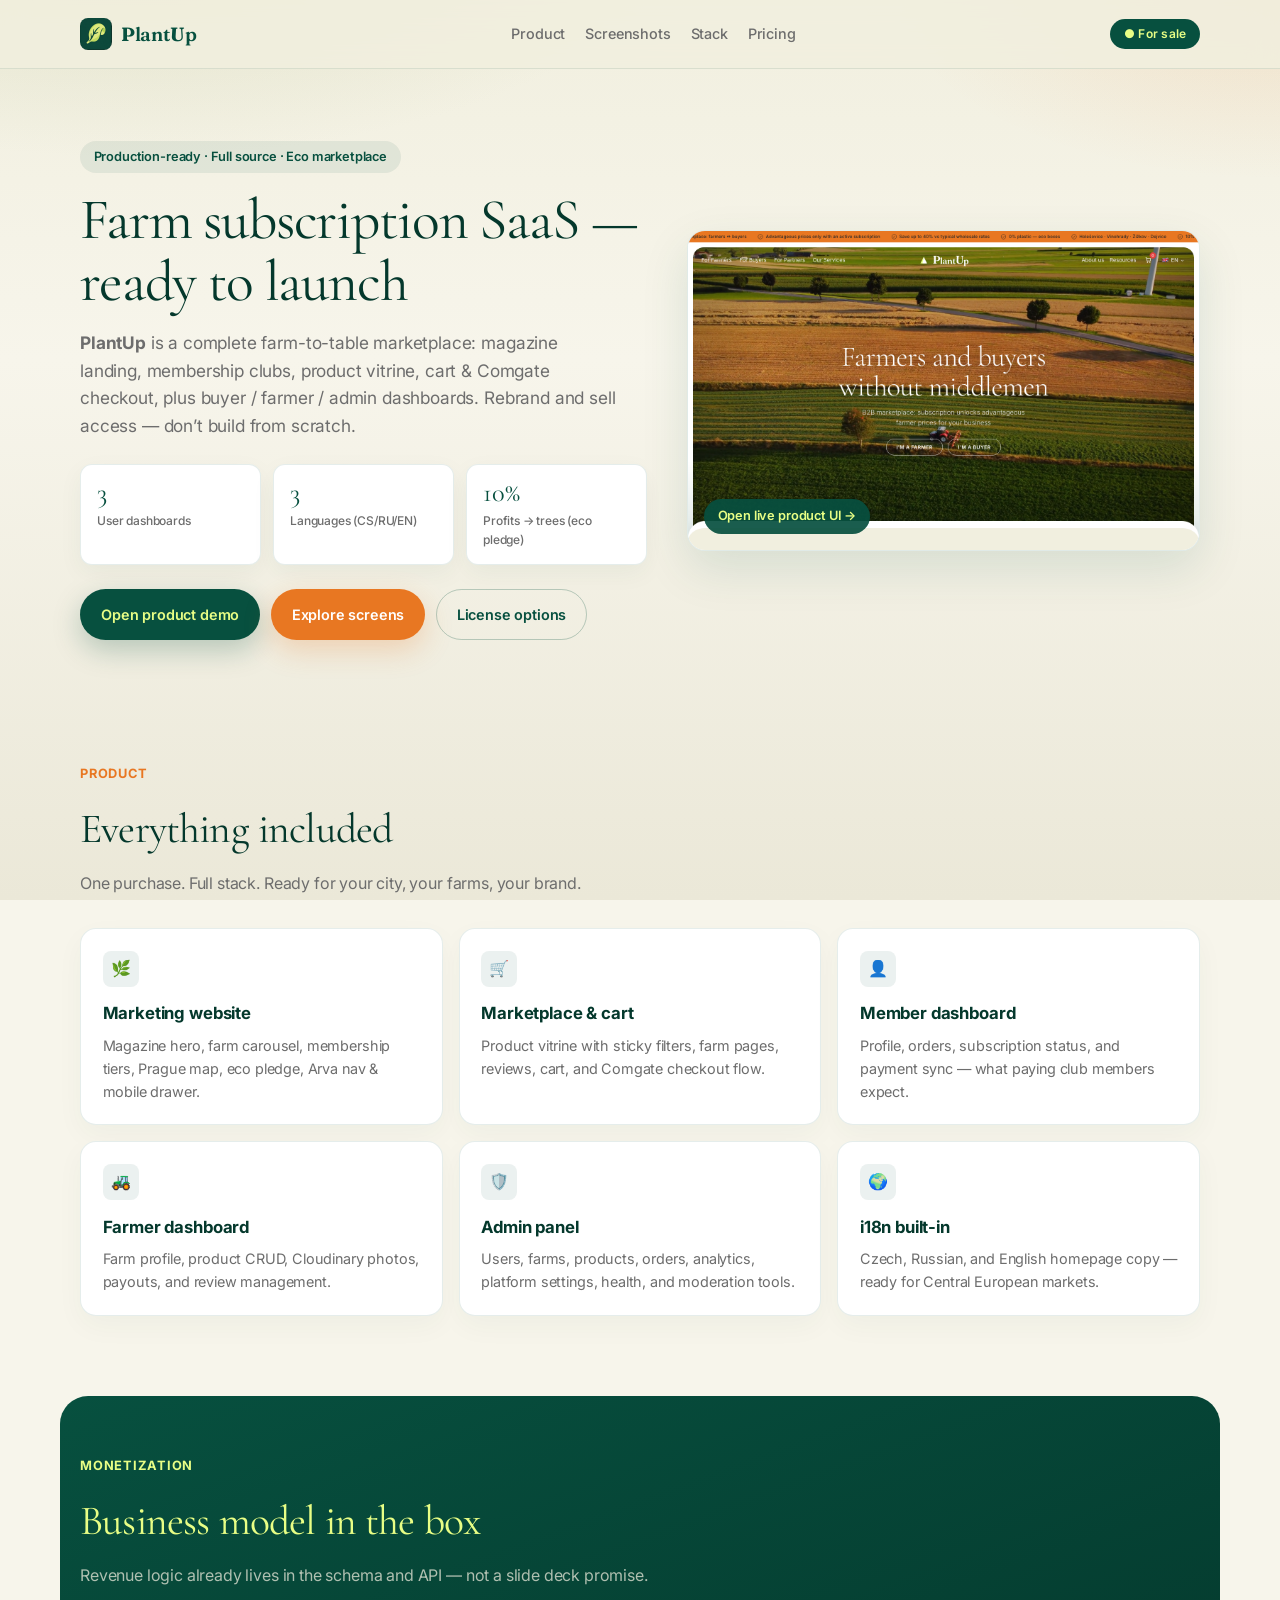
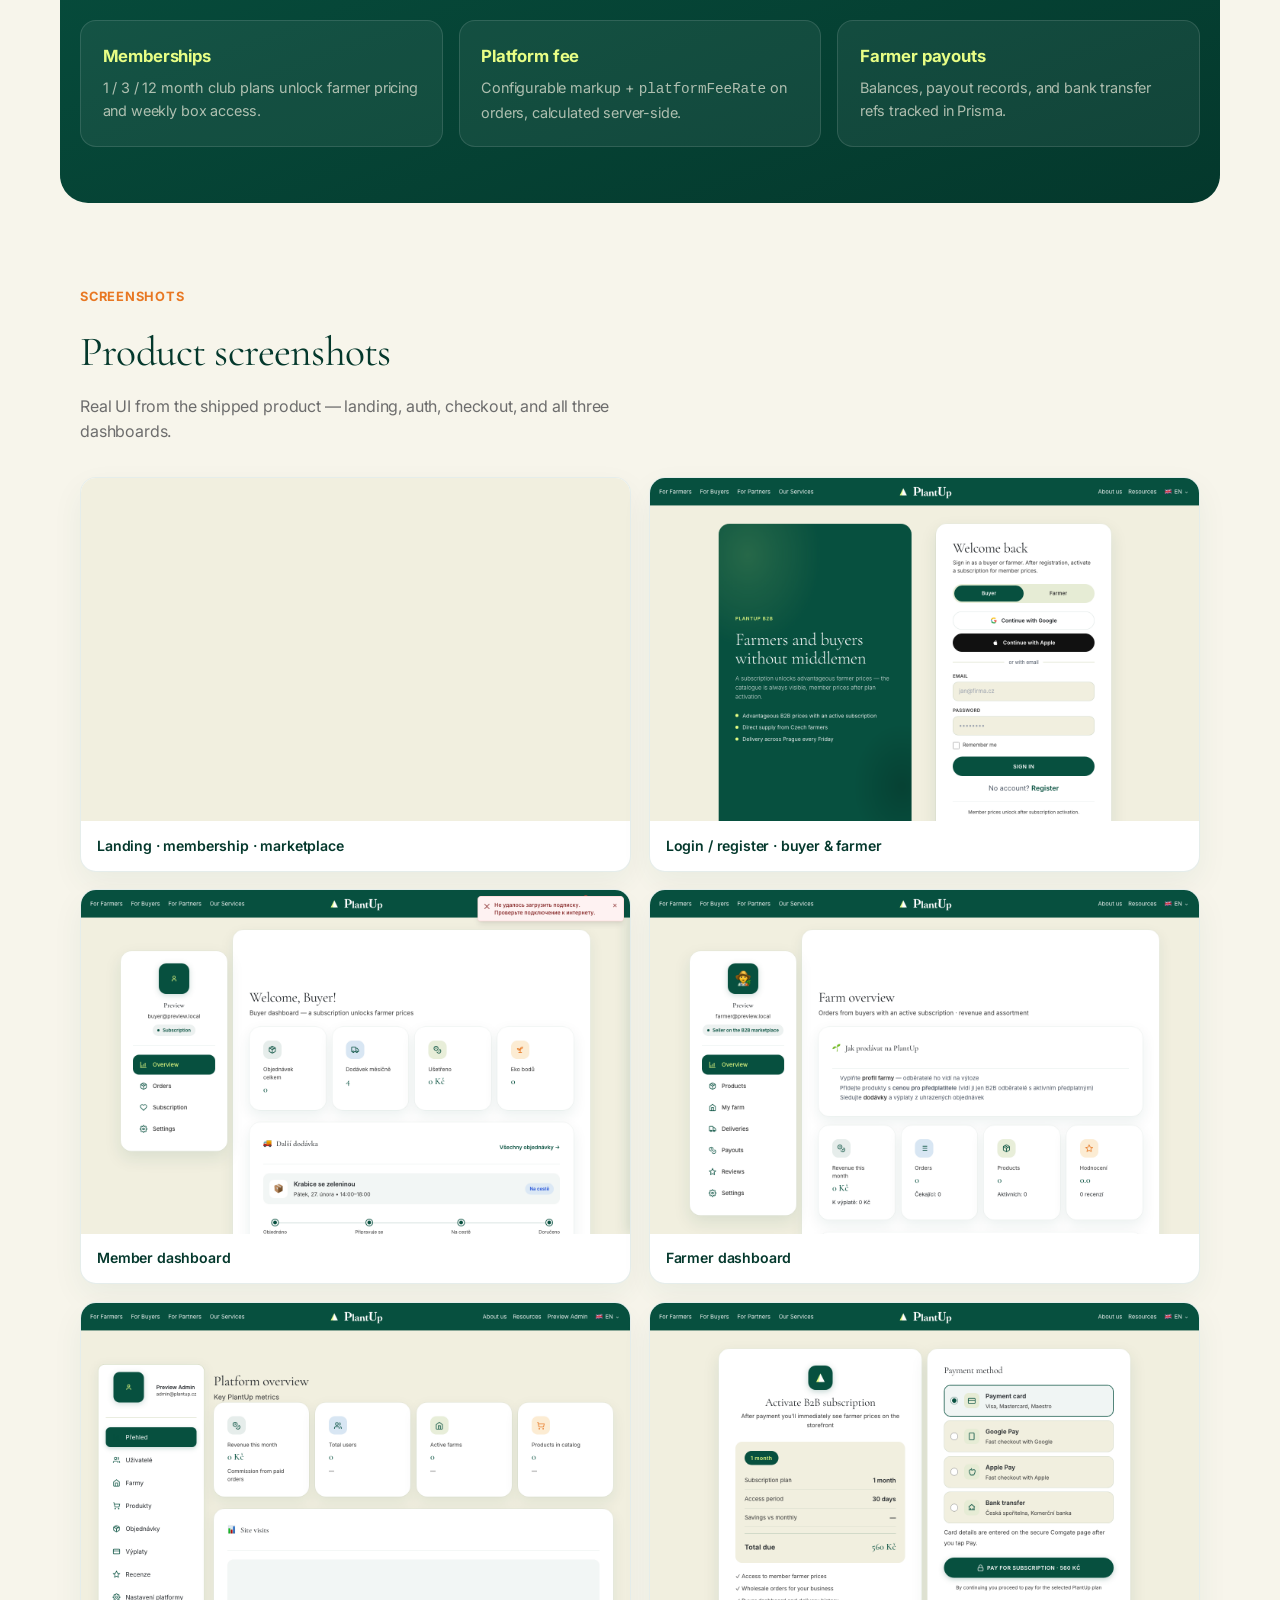
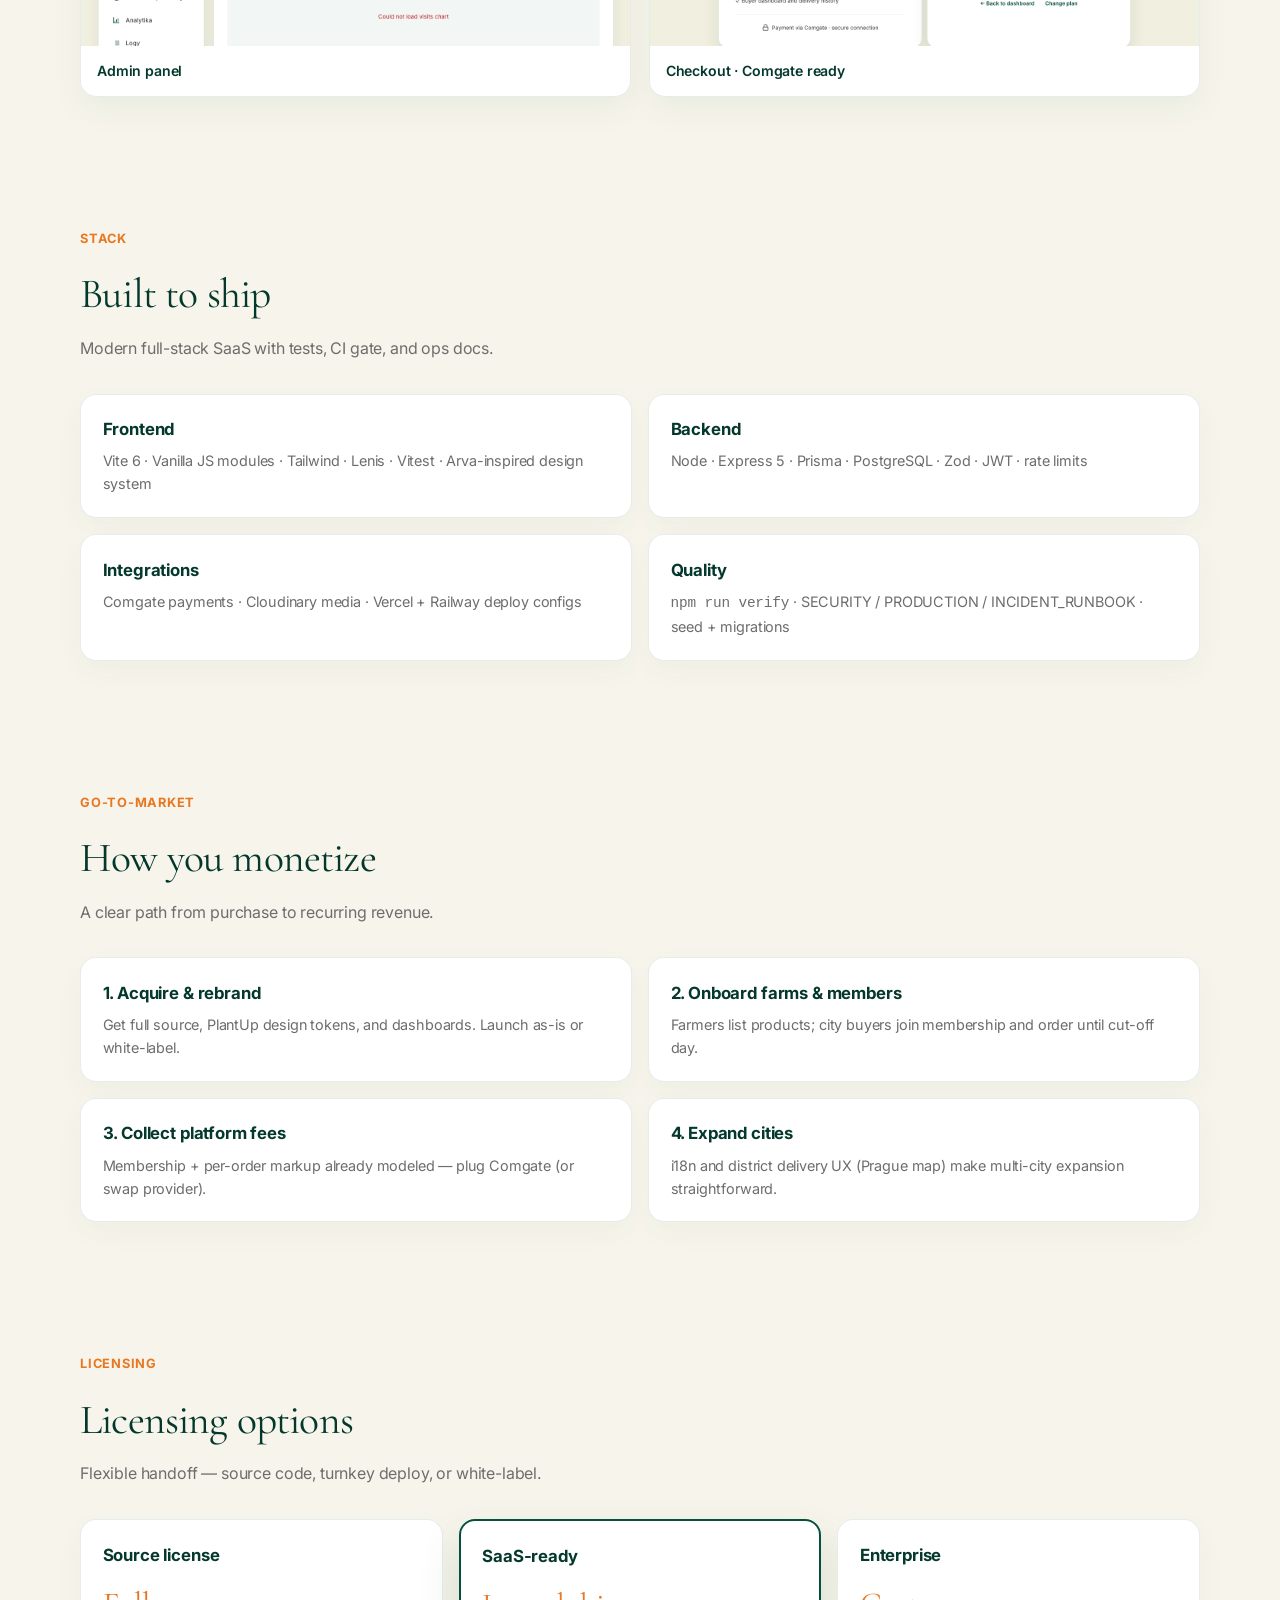
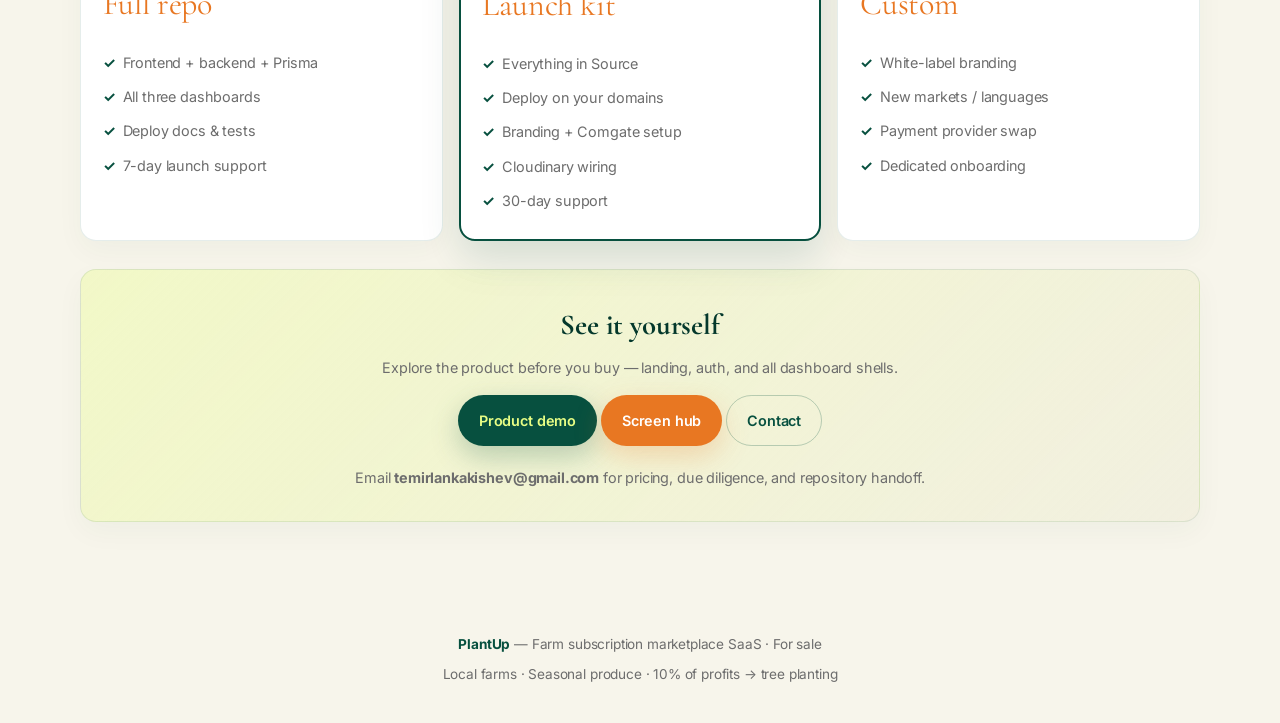
==== commit 60a1de2c: "Use PlantUp leaf icon for favicon and logos across the sale kit." ====
--- a/index.html
+++ b/index.html
@@ -10,7 +10,8 @@
   <meta property="og:url" content="https://zirvey.github.io/PlantUp-SaaS/" />
   <meta property="og:image" content="https://zirvey.github.io/PlantUp-SaaS/assets/screenshots/hero-banner.png" />
   <link rel="canonical" href="https://zirvey.github.io/PlantUp-SaaS/" />
-  <link rel="icon" href="assets/plantup.svg" type="image/svg+xml" />
+  <link rel="icon" href="assets/plantup-favicon.png" type="image/png" sizes="any" />
+  <link rel="icon" href="assets/favicon-32.png" type="image/png" sizes="32x32" />
   <link rel="preconnect" href="https://fonts.googleapis.com" />
   <link rel="preconnect" href="https://fonts.gstatic.com" crossorigin />
   <link href="https://fonts.googleapis.com/css2?family=Cormorant+Garamond:wght@400;500;600&family=Fraunces:opsz,wght@9..144,500;9..144,600;9..144,700&family=Inter:wght@400;500;600&display=swap" rel="stylesheet" />
@@ -20,7 +21,7 @@
   <nav id="deck-nav">
     <div class="container nav-inner">
       <a class="logo" href="./">
-        <img src="assets/plantup.svg" alt="" width="28" height="28" />
+        <img class="logo-mark" src="assets/plantup-logo.png?v=3" alt="" width="32" height="32" />
         <span><span class="cap">P</span>lant<span class="cap">U</span>p</span>
       </a>
       <div class="nav-links">
--- a/assets/css/style.css
+++ b/assets/css/style.css
@@ -86,6 +86,15 @@
   color: var(--forest);
 }
 
+.logo-mark {
+  width: 32px;
+  height: 32px;
+  border-radius: 8px;
+  display: block;
+  object-fit: cover;
+  flex-shrink: 0;
+}
+
 .logo span.cap { font-weight: 700; }
 
 .nav-links { display: flex; gap: 1.25rem; }
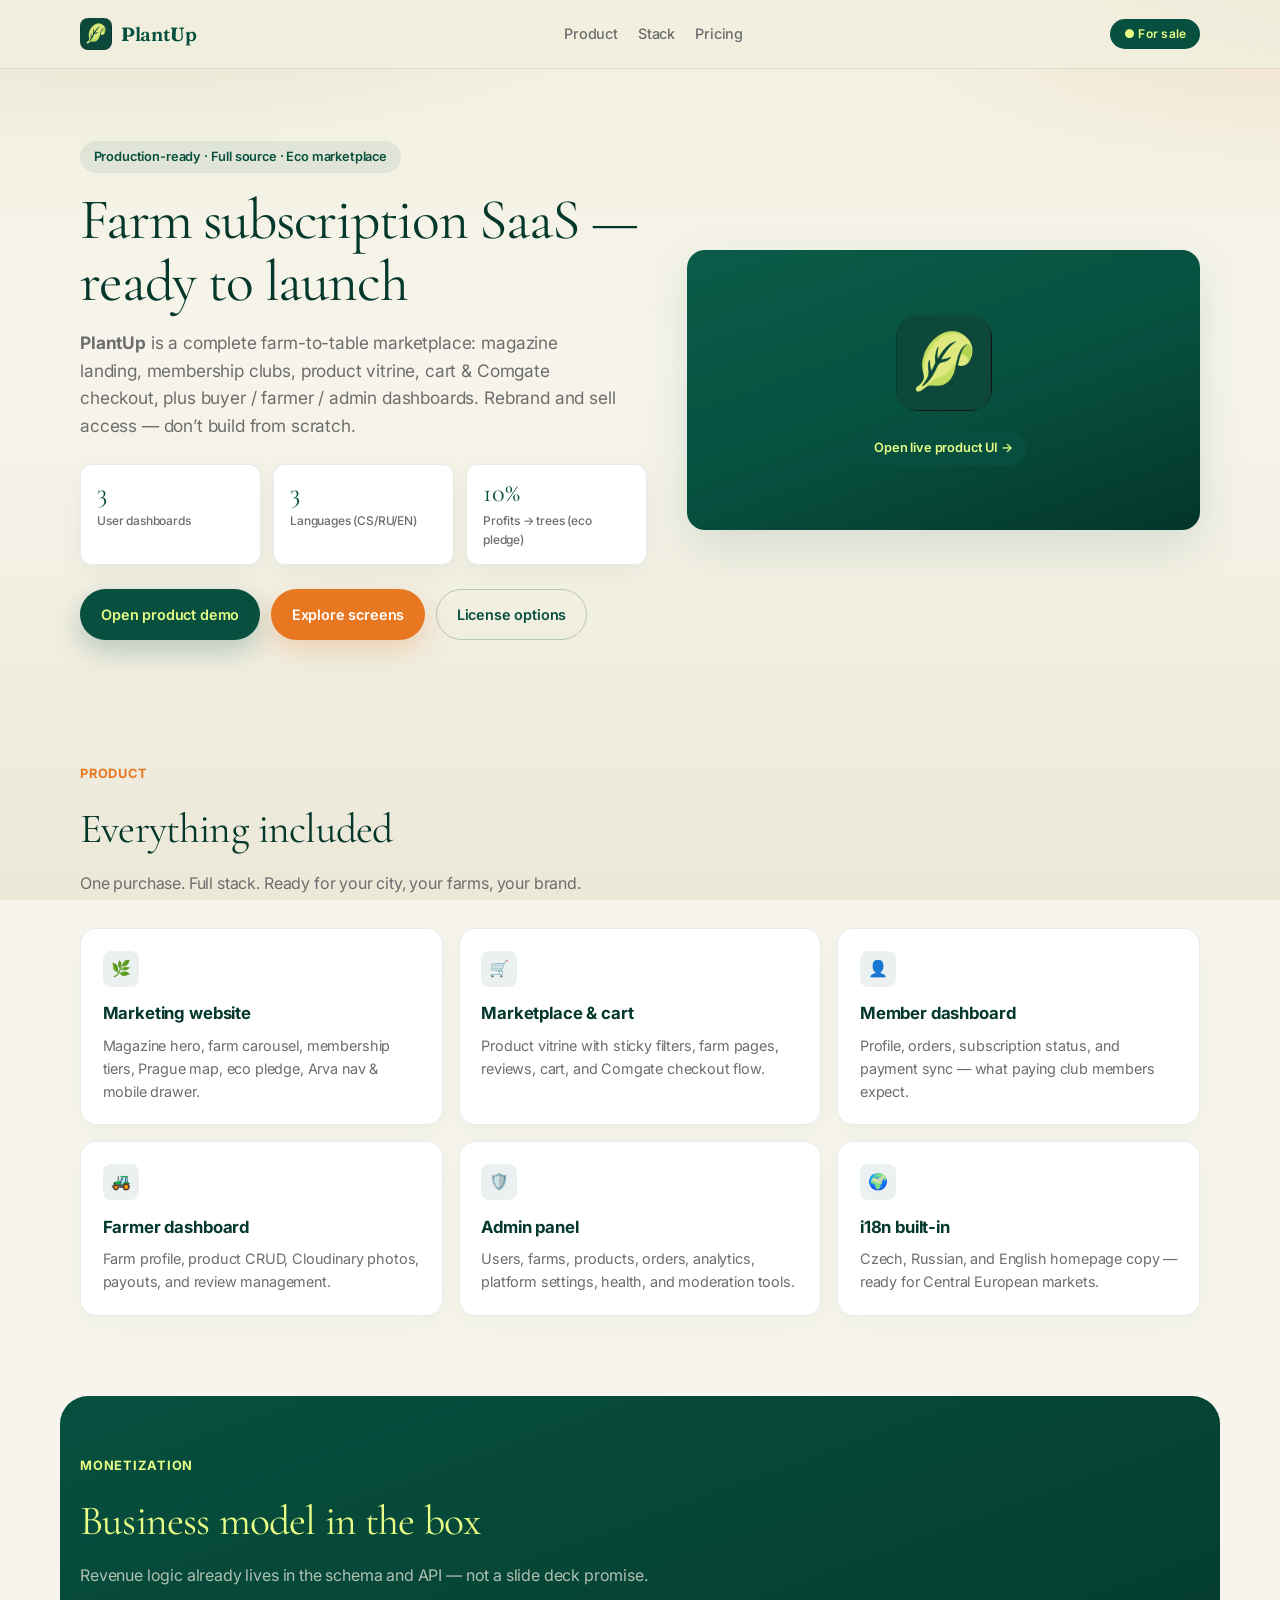
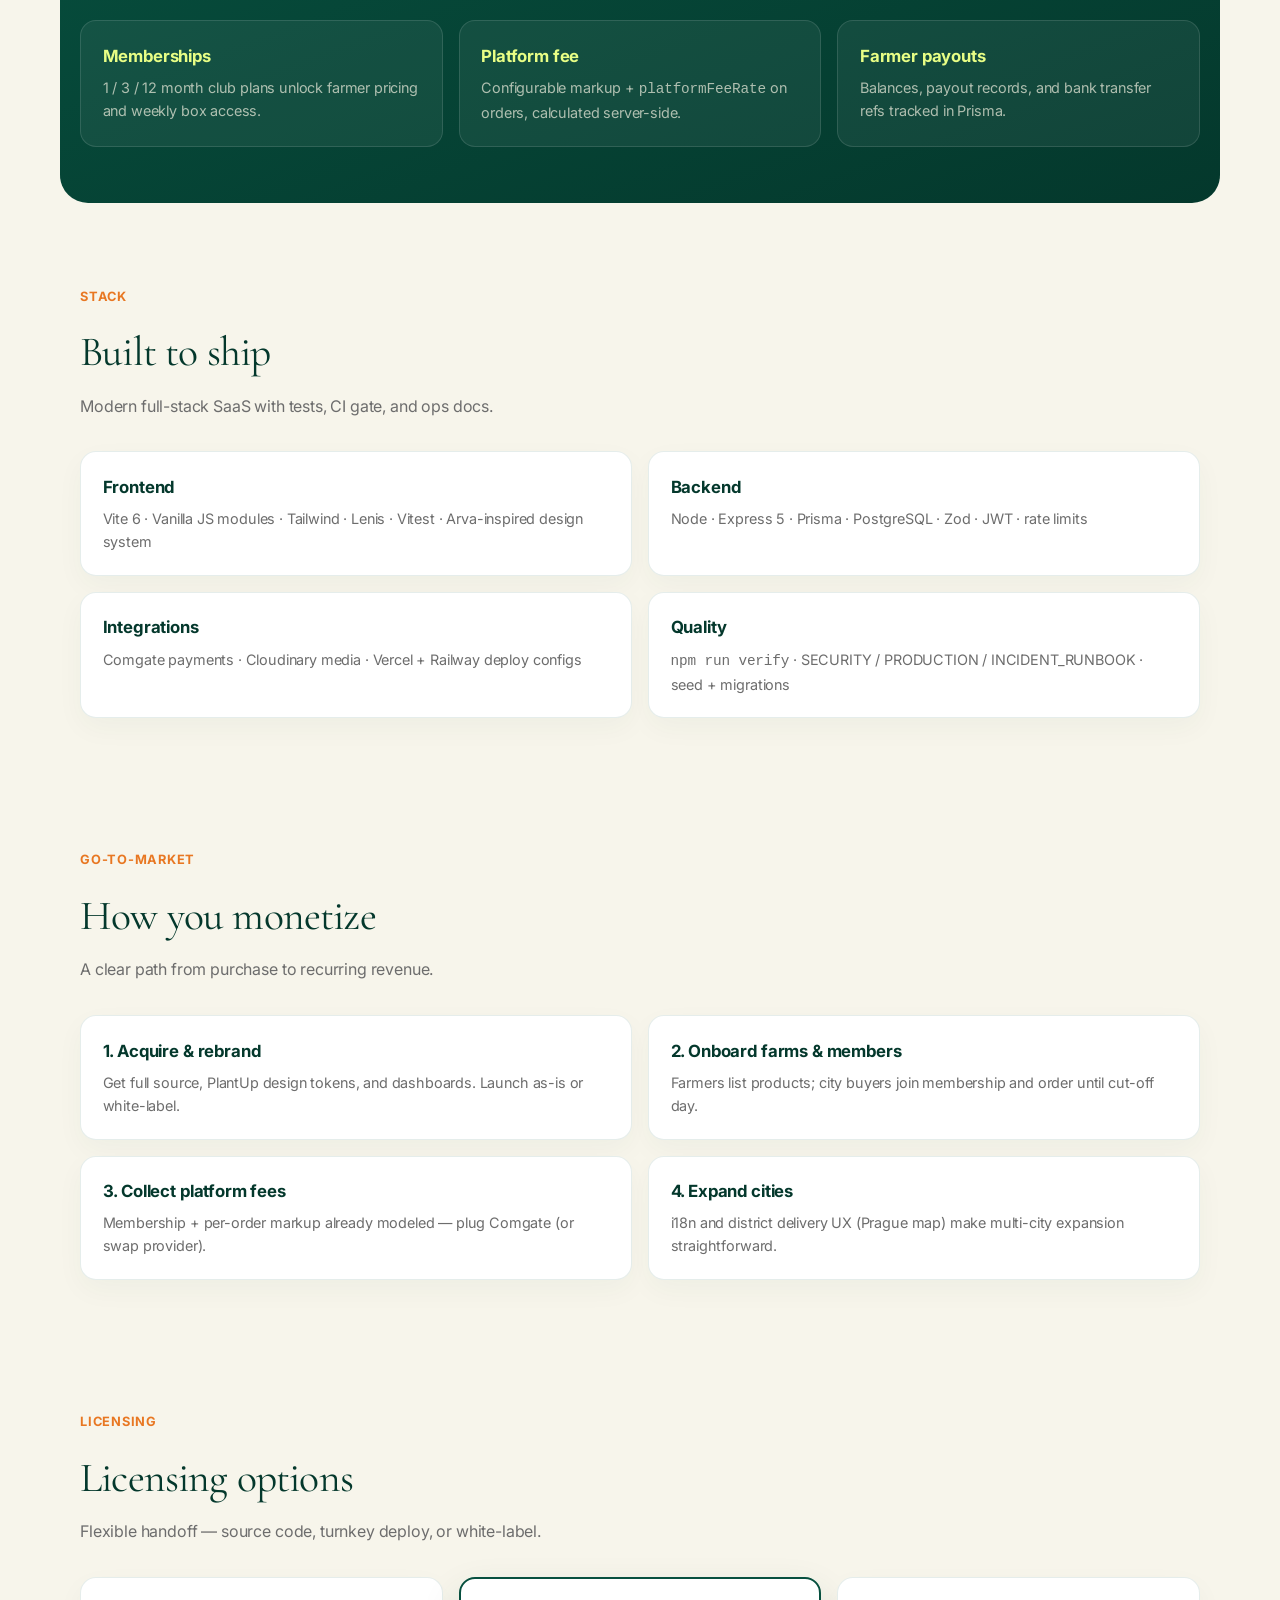
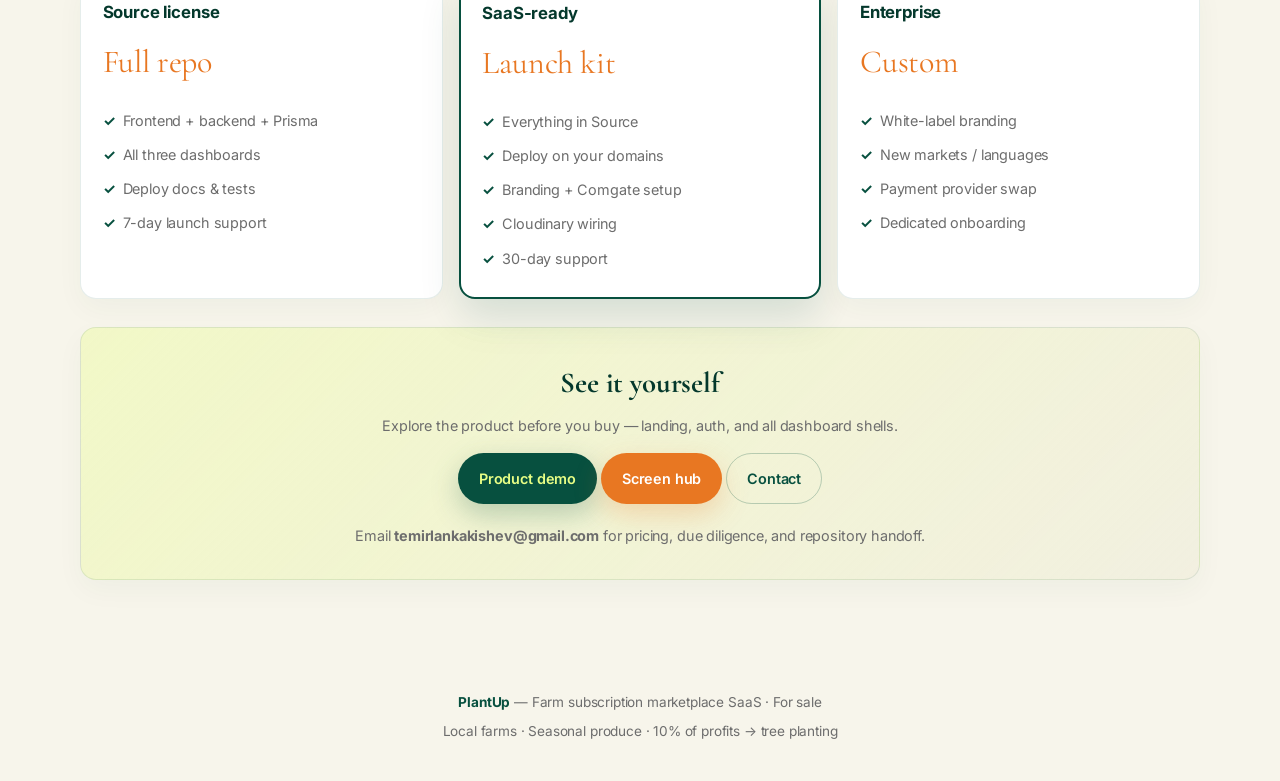
==== commit c7a92949: "Remove product screenshots pending fresh captures." ====
--- a/index.html
+++ b/index.html
@@ -8,7 +8,7 @@
   <meta property="og:title" content="PlantUp — Farm Subscription SaaS For Sale" />
   <meta property="og:description" content="Turnkey marketplace: memberships, farmer/admin dashboards, Comgate, i18n CS/RU/EN." />
   <meta property="og:url" content="https://zirvey.github.io/PlantUp-SaaS/" />
-  <meta property="og:image" content="https://zirvey.github.io/PlantUp-SaaS/assets/screenshots/hero-banner.png" />
+  <meta property="og:image" content="https://zirvey.github.io/PlantUp-SaaS/assets/plantup-logo.png" />
   <link rel="canonical" href="https://zirvey.github.io/PlantUp-SaaS/" />
   <link rel="icon" href="assets/plantup-favicon.png" type="image/png" sizes="any" />
   <link rel="icon" href="assets/favicon-32.png" type="image/png" sizes="32x32" />
@@ -26,7 +26,6 @@
       </a>
       <div class="nav-links">
         <a class="nav-link" href="#product">Product</a>
-        <a class="nav-link" href="#screenshots">Screenshots</a>
         <a class="nav-link" href="#stack">Stack</a>
         <a class="nav-link" href="#pricing">Pricing</a>
       </div>
@@ -56,8 +55,8 @@
         </div>
       </div>
       <div class="hero-enter" style="--d:3">
-        <a class="preview-card" href="app/">
-          <img src="assets/screenshots/hero-banner.png" alt="PlantUp homepage preview" />
+        <a class="preview-card preview-card--plain" href="app/">
+          <img class="preview-logo" src="assets/plantup-logo.png" alt="PlantUp" />
           <span class="preview-cta">Open live product UI →</span>
         </a>
       </div>
@@ -132,42 +131,6 @@
     </section>
   </div>
 
-  <section id="screenshots">
-    <div class="container">
-      <div data-reveal>
-        <p class="tag-badge">Screenshots</p>
-        <h2 class="section-title">Product screenshots</h2>
-        <p class="section-sub">Real UI from the shipped product — landing, auth, checkout, and all three dashboards.</p>
-      </div>
-      <div class="shot-grid" data-stagger>
-        <figure class="shot-card stagger-item">
-          <a href="app/"><img src="assets/screenshots/01-homepage.png" alt="Homepage" loading="lazy" /></a>
-          <figcaption>Landing · membership · marketplace</figcaption>
-        </figure>
-        <figure class="shot-card stagger-item">
-          <a href="app/register.html"><img src="assets/screenshots/02-register.png" alt="Auth" loading="lazy" /></a>
-          <figcaption>Login / register · buyer &amp; farmer</figcaption>
-        </figure>
-        <figure class="shot-card stagger-item">
-          <a href="app/member-dashboard.html"><img src="assets/screenshots/03-member-dashboard.png" alt="Member" loading="lazy" /></a>
-          <figcaption>Member dashboard</figcaption>
-        </figure>
-        <figure class="shot-card stagger-item">
-          <a href="app/farmer-dashboard.html"><img src="assets/screenshots/04-farmer-dashboard.png" alt="Farmer" loading="lazy" /></a>
-          <figcaption>Farmer dashboard</figcaption>
-        </figure>
-        <figure class="shot-card stagger-item">
-          <a href="app/admin-dashboard.html"><img src="assets/screenshots/05-admin-dashboard.png" alt="Admin" loading="lazy" /></a>
-          <figcaption>Admin panel</figcaption>
-        </figure>
-        <figure class="shot-card stagger-item">
-          <a href="app/checkout.html"><img src="assets/screenshots/06-checkout.png" alt="Checkout" loading="lazy" /></a>
-          <figcaption>Checkout · Comgate ready</figcaption>
-        </figure>
-      </div>
-    </div>
-  </section>
-
   <section id="stack">
     <div class="container">
       <div data-reveal>
--- a/assets/css/style.css
+++ b/assets/css/style.css
@@ -236,6 +236,30 @@
 
 .preview-card img { width: 100%; aspect-ratio: 16/10; object-fit: cover; }
 
+.preview-card--plain {
+  display: flex;
+  flex-direction: column;
+  align-items: center;
+  justify-content: center;
+  gap: 1.25rem;
+  min-height: 280px;
+  padding: 2rem;
+  background: linear-gradient(160deg, #0a5c48 0%, var(--forest) 55%, #043529 100%);
+  border: none;
+}
+
+.preview-card--plain .preview-logo {
+  width: 96px;
+  height: 96px;
+  aspect-ratio: auto;
+  object-fit: contain;
+  border-radius: 22px;
+}
+
+.preview-card--plain .preview-cta {
+  position: static;
+}
+
 .preview-cta {
   position: absolute;
   left: 1rem;
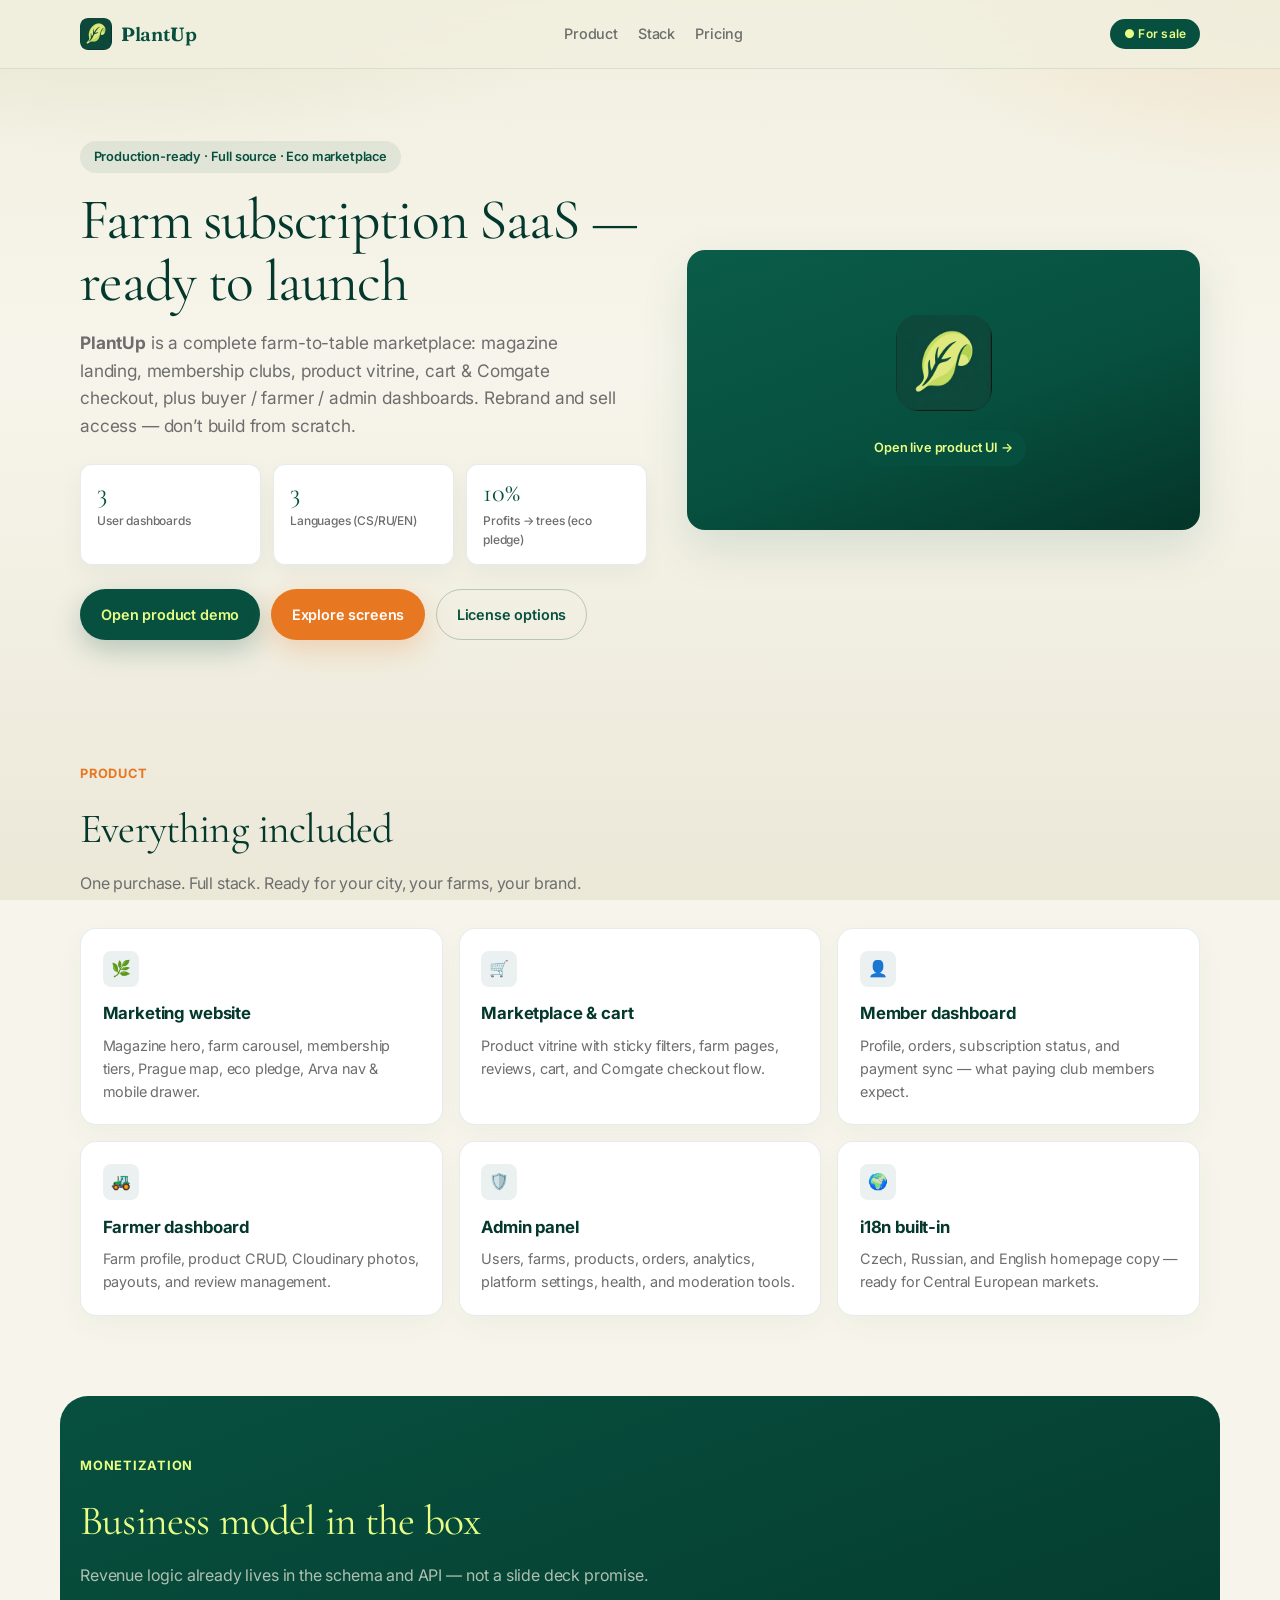
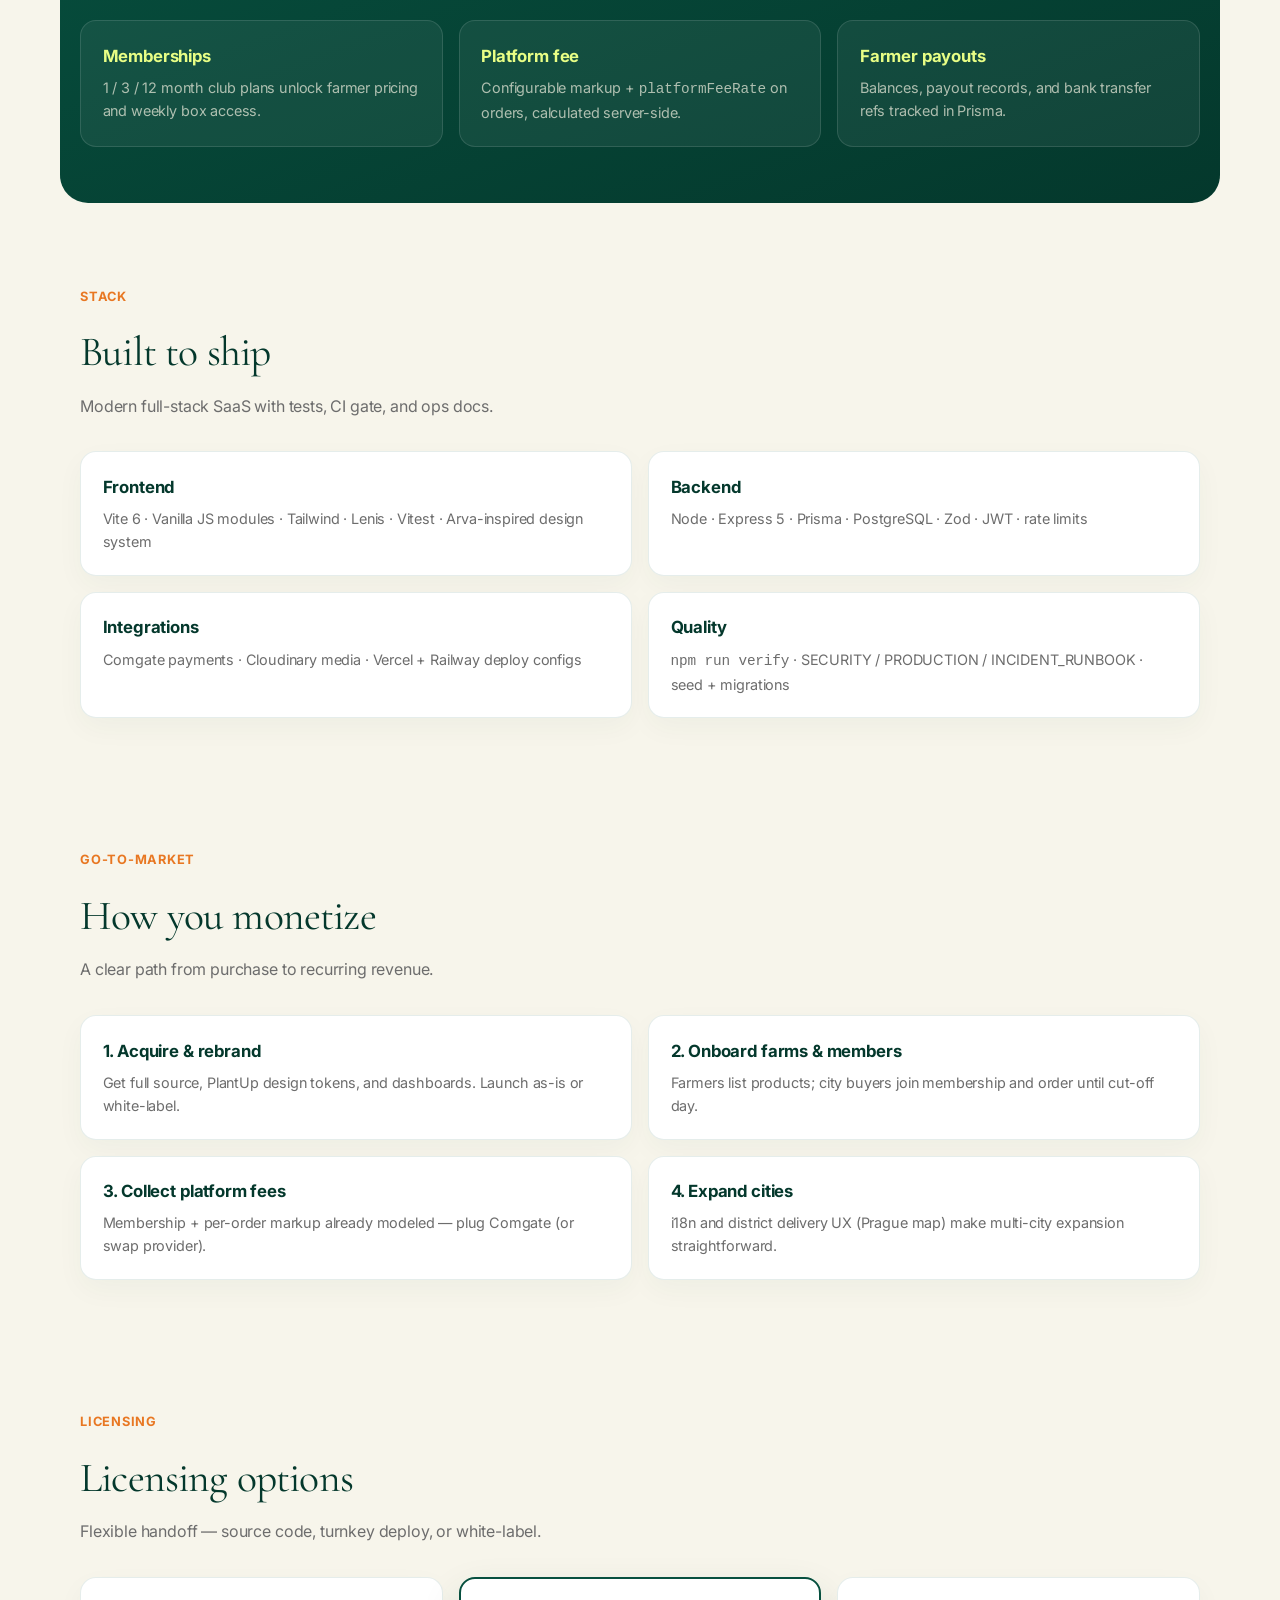
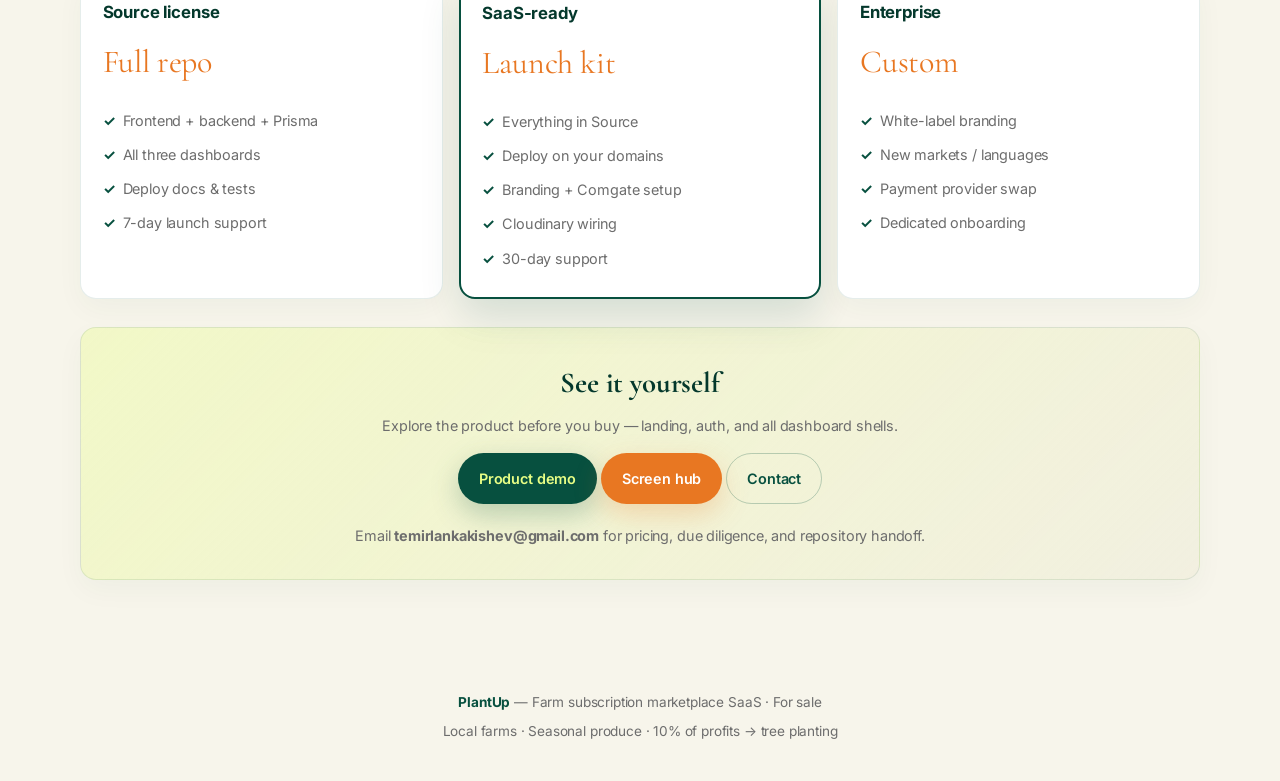
==== commit c98b02bb: "Style demo hub on forest green and fix logo corner transparency." ====
--- a/index.html
+++ b/index.html
@@ -8,7 +8,7 @@
   <meta property="og:title" content="PlantUp — Farm Subscription SaaS For Sale" />
   <meta property="og:description" content="Turnkey marketplace: memberships, farmer/admin dashboards, Comgate, i18n CS/RU/EN." />
   <meta property="og:url" content="https://zirvey.github.io/PlantUp-SaaS/" />
-  <meta property="og:image" content="https://zirvey.github.io/PlantUp-SaaS/assets/plantup-logo.png" />
+  <meta property="og:image" content="https://zirvey.github.io/PlantUp-SaaS/assets/plantup-logo.png?v=4" />
   <link rel="canonical" href="https://zirvey.github.io/PlantUp-SaaS/" />
   <link rel="icon" href="assets/plantup-favicon.png" type="image/png" sizes="any" />
   <link rel="icon" href="assets/favicon-32.png" type="image/png" sizes="32x32" />
@@ -21,7 +21,7 @@
   <nav id="deck-nav">
     <div class="container nav-inner">
       <a class="logo" href="./">
-        <img class="logo-mark" src="assets/plantup-logo.png?v=3" alt="" width="32" height="32" />
+        <img class="logo-mark" src="assets/plantup-logo.png?v=4" alt="" width="32" height="32" />
         <span><span class="cap">P</span>lant<span class="cap">U</span>p</span>
       </a>
       <div class="nav-links">
@@ -56,7 +56,7 @@
       </div>
       <div class="hero-enter" style="--d:3">
         <a class="preview-card preview-card--plain" href="app/">
-          <img class="preview-logo" src="assets/plantup-logo.png" alt="PlantUp" />
+          <img class="preview-logo" src="assets/plantup-logo.png?v=4" alt="PlantUp" />
           <span class="preview-cta">Open live product UI →</span>
         </a>
       </div>
